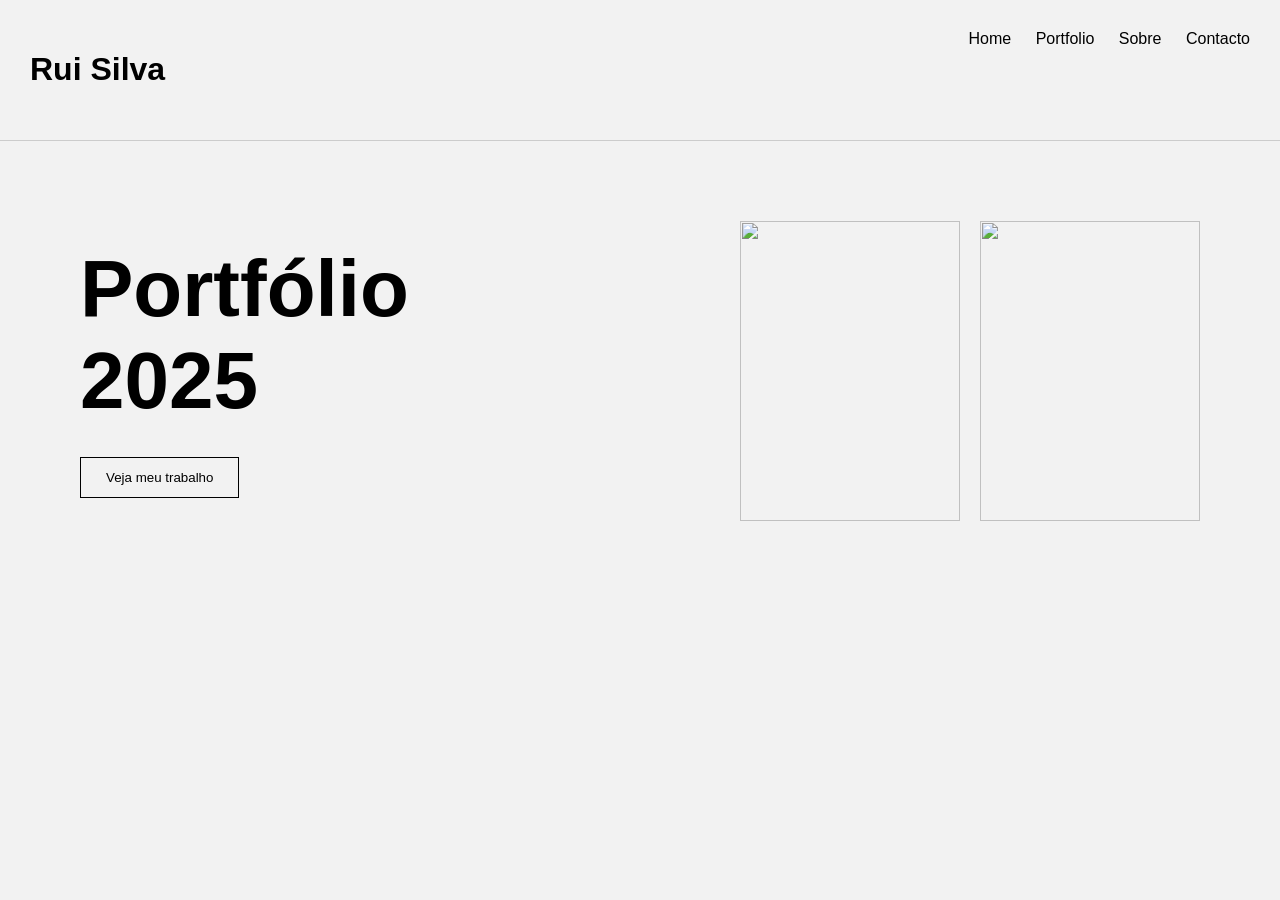
==== index.html @ d1b8715c "Update index.html" ====
<!DOCTYPE html>
<html>

<head>
<meta charset="UTF-8">
<title>Portfolio Fotografia</title>
<link rel="stylesheet" href="style.css">
</head>

<body>

<header>
<h1>Rui Silva</h1>

<nav>
<a href="#">Home</a>
<a href="#">Portfolio</a>
<a href="sobre.html">Sobre</a>
<a href="#">Contacto</a>
</nav>
</header>


<section class="hero">

<div class="hero-text">
<h2>Portfólio<br>2025</h2>

<button>Veja meu trabalho</button>
</div>

<div class="hero-images">
<img src="images/foto1.jpg">
<img src="images/foto2.jpg">
</div>

</section>

</body>

</html>
---- style.css ----
body{
background:#f2f2f2;
color:black;
font-family:Arial;
margin:0;
}

header{
display:flex;
justify-content:space-between;
padding:30px;
border-bottom:1px solid #ccc;
}

nav a{
color:black;
margin-left:20px;
text-decoration:none;
}

.hero{
display:flex;
justify-content:space-between;
align-items:center;
padding:80px;
}

.hero-text h2{
font-size:80px;
margin:0;
}

.hero-text button{
margin-top:30px;
padding:12px 25px;
border:1px solid black;
background:none;
cursor:pointer;
}

.hero-images{
display:flex;
gap:20px;
}

.hero-images img{
width:220px;
height:300px;
object-fit:cover;
}
.about{
display:flex;
flex-direction:column;
align-items:center;
justify-content:center;
height:80vh;
text-align:center;
background:#e9e5df;
}

.about h1{
font-size:70px;
font-weight:400;
margin:20px 0;
}

.about p{
max-width:500px;
font-size:18px;
line-height:1.6;
}

.logo{
width:50px;
height:50px;
border-radius:50%;
background:#8b4513;
color:white;
display:flex;
align-items:center;
justify-content:center;
font-weight:bold;
margin-bottom:30px;
}

.contact-link{
margin-top:30px;
text-decoration:none;
color:#8b4513;
border-bottom:2px solid #8b4513;
padding-bottom:4px;
}
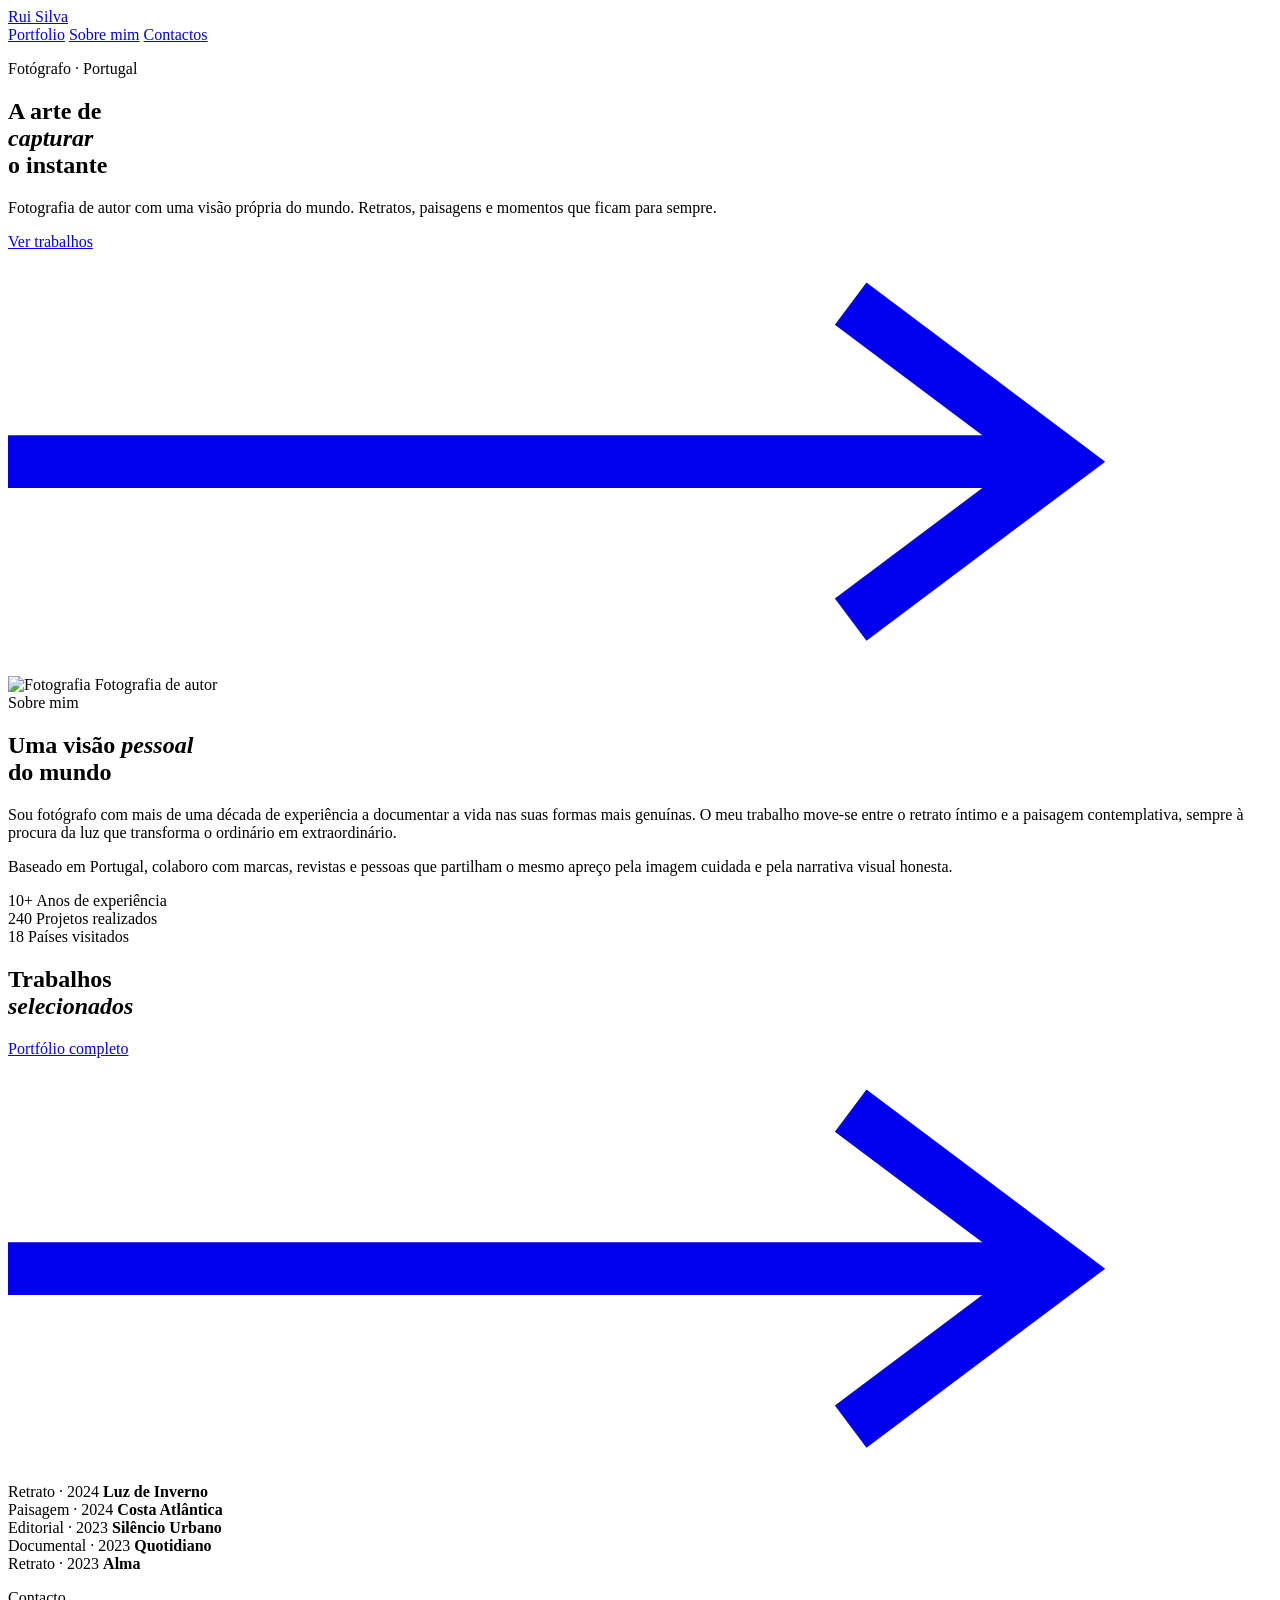
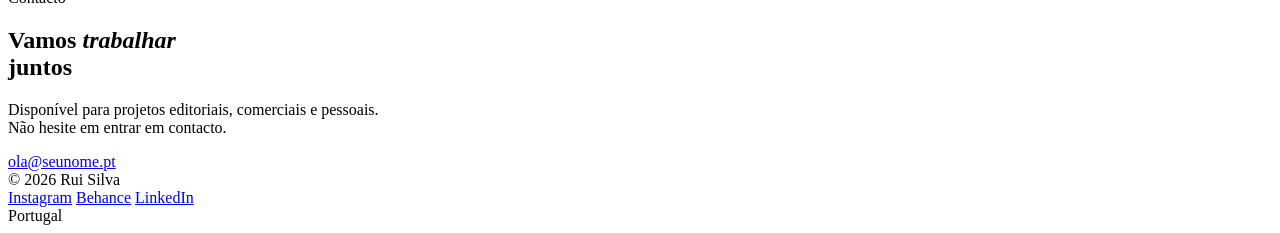
==== commit 941ddc59: "Update index.html" ====
--- a/index.html
+++ b/index.html
@@ -1,41 +1,200 @@
 <!DOCTYPE html>
-<html>
-
+<html lang="pt">
 <head>
-<meta charset="UTF-8">
-<title>Portfolio Fotografia</title>
-<link rel="stylesheet" href="style.css">
+  <meta charset="UTF-8" />
+  <meta name="viewport" content="width=device-width, initial-scale=1.0" />
+  <title>Rui Silva — Fotógrafo</title>
+
+  <!-- Google Fonts -->
+  <link rel="preconnect" href="https://fonts.googleapis.com" />
+  <link rel="preconnect" href="https://fonts.gstatic.com" crossorigin />
+  <link href="https://fonts.googleapis.com/css2?family=Cormorant+Garamond:ital,wght@0,300;0,400;1,300;1,400&family=DM+Sans:wght@300;400&display=swap" rel="stylesheet" />
+
+  <!-- CSS separado por secção -->
+  <link rel="stylesheet" href="css/base.css" />
+  <link rel="stylesheet" href="css/nav.css" />
+  <link rel="stylesheet" href="css/hero.css" />
+  <link rel="stylesheet" href="css/sobre.css" />
+  <link rel="stylesheet" href="css/portfolio.css" />
+  <link rel="stylesheet" href="css/contactos.css" />
+  <link rel="stylesheet" href="css/footer.css" />
 </head>
-
 <body>
 
-<header>
-<h1>Rui Silva</h1>
-
-<nav>
-<a href="#">Home</a>
-<a href="#">Portfolio</a>
-<a href="sobre.html">Sobre</a>
-<a href="#">Contacto</a>
+  <!-- CURSOR PERSONALIZADO -->
+  <div class="cursor" id="cursor"></div>
+  <div class="cursor-ring" id="cursorRing"></div>
+
+  <!-- Nav -->
+<nav class="navbar">
+
+  <a href="#" class="logo">Rui Silva</a>
+
+  <div class="nav-buttons">
+    <a href="#portfolio" class="nav-btn">Portfolio</a>
+    <a href="#sobre" class="nav-btn">Sobre mim</a>
+    <a href="#contactos" class="nav-btn">Contactos</a>
+  </div>
+
 </nav>
-</header>
-
-
-<section class="hero">
-
-<div class="hero-text">
-<h2>Portfólio<br>2025</h2>
-
-<button>Veja meu trabalho</button>
-</div>
-
-<div class="hero-images">
-<img src="images/foto1.jpg">
-<img src="images/foto2.jpg">
-</div>
-
-</section>
+
+  <!-- HERO (secção principal / capa) -->
+  <section class="hero">
+    <div class="hero-left">
+      <p class="hero-eyebrow">Fotógrafo · Portugal</p>
+      <h1 class="hero-title">
+        A arte de<br>
+        <em>capturar</em><br>
+        o instante
+      </h1>
+      <p class="hero-sub">
+        Fotografia de autor com uma visão própria do mundo.
+        Retratos, paisagens e momentos que ficam para sempre.
+      </p>
+      <div class="hero-cta">
+        <a href="#portfolio" class="btn">
+          Ver trabalhos
+          <svg viewBox="0 0 24 8" fill="none" stroke="currentColor" stroke-width="1" aria-hidden="true">
+            <line x1="0" y1="4" x2="20" y2="4"/>
+            <polyline points="16,1 20,4 16,7"/>
+          </svg>
+        </a>
+      </div>
+    </div>
+    <div class="hero-right">
+      <!-- Substitui o bloco abaixo por: <img src="images/hero.jpg" alt="Fotografia de destaque" /> -->
+      <div class="hero-right">
+  <img src="images/foto2.JPG" alt="Fotografia">
+      <span class="hero-label">Fotografia de autor</span>
+    </div>
+  </section>
+
+  <!-- SOBRE MIM -->
+  <section id="sobre" class="section-sobre">
+    <div class="about-grid">
+      <div class="section-label reveal">Sobre mim</div>
+      <div class="about-content reveal">
+        <h2>Uma visão <em>pessoal</em><br>do mundo</h2>
+        <p>
+          Sou fotógrafo com mais de uma década de experiência a documentar a vida
+          nas suas formas mais genuínas. O meu trabalho move-se entre o retrato íntimo
+          e a paisagem contemplativa, sempre à procura da luz que transforma o ordinário
+          em extraordinário.
+        </p>
+        <p>
+          Baseado em Portugal, colaboro com marcas, revistas e pessoas que partilham
+          o mesmo apreço pela imagem cuidada e pela narrativa visual honesta.
+        </p>
+        <div class="stats">
+          <div class="stat">
+            <span class="stat-num">10+</span>
+            <span class="stat-label">Anos de experiência</span>
+          </div>
+          <div class="stat">
+            <span class="stat-num">240</span>
+            <span class="stat-label">Projetos realizados</span>
+          </div>
+          <div class="stat">
+            <span class="stat-num">18</span>
+            <span class="stat-label">Países visitados</span>
+          </div>
+        </div>
+      </div>
+    </div>
+  </section>
+
+  <!-- PORTFOLIO -->
+  <section id="portfolio" class="section-works">
+    <div class="works-header reveal">
+      <h2>Trabalhos<br><em>selecionados</em></h2>
+      <a href="#" class="btn btn-light">
+        Portfólio completo
+        <svg viewBox="0 0 24 8" fill="none" stroke="currentColor" stroke-width="1" aria-hidden="true">
+          <line x1="0" y1="4" x2="20" y2="4"/>
+          <polyline points="16,1 20,4 16,7"/>
+        </svg>
+      </a>
+    </div>
+    <div class="works-grid">
+      <!-- Cada bloco abaixo é uma fotografia. Substitui .img-ph por <img src="images/fotoX.jpg" alt="..." /> -->
+
+      <div class="work-item reveal" style="--delay: 0ms">
+        <div class="img-ph ph1"></div>
+        <div class="work-overlay">
+          <div class="work-meta">
+            <span>Retrato · 2024</span>
+            <strong>Luz de Inverno</strong>
+          </div>
+        </div>
+      </div>
+
+      <div class="work-item reveal" style="--delay: 80ms">
+        <div class="img-ph ph2"></div>
+        <div class="work-overlay">
+          <div class="work-meta">
+            <span>Paisagem · 2024</span>
+            <strong>Costa Atlântica</strong>
+          </div>
+        </div>
+      </div>
+
+      <div class="work-item reveal" style="--delay: 160ms">
+        <div class="img-ph ph3"></div>
+        <div class="work-overlay">
+          <div class="work-meta">
+            <span>Editorial · 2023</span>
+            <strong>Silêncio Urbano</strong>
+          </div>
+        </div>
+      </div>
+
+      <div class="work-item reveal" style="--delay: 240ms">
+        <div class="img-ph ph4"></div>
+        <div class="work-overlay">
+          <div class="work-meta">
+            <span>Documental · 2023</span>
+            <strong>Quotidiano</strong>
+          </div>
+        </div>
+      </div>
+
+      <div class="work-item reveal" style="--delay: 320ms">
+        <div class="img-ph ph5"></div>
+        <div class="work-overlay">
+          <div class="work-meta">
+            <span>Retrato · 2023</span>
+            <strong>Alma</strong>
+          </div>
+        </div>
+      </div>
+    </div>
+  </section>
+
+  <!-- CONTACTOS -->
+  <section id="contactos" class="section-contact">
+    <p class="section-label reveal">Contacto</p>
+    <h2 class="reveal">Vamos <em>trabalhar</em><br>juntos</h2>
+    <p class="reveal">
+      Disponível para projetos editoriais, comerciais e pessoais.<br>
+      Não hesite em entrar em contacto.
+    </p>
+    <a href="mailto:ola@seunome.pt" class="contact-email reveal">ola@seunome.pt</a>
+  </section>
+
+  <!-- FOOTER (rodapé) -->
+ <footer>
+  <span>© 2026 Rui Silva</span>
+  <nav class="socials">
+    <a href="#">Instagram</a>
+    <a href="#">Behance</a>
+    <a href="#">LinkedIn</a>
+  </nav>
+  <span>Portugal</span>
+ </footer>
+
+  <!-- JAVASCRIPT -->
+  <script src="js/cursor.js"></script>
+  <script src="js/scroll-reveal.js"></script>
 
 </body>
-
 </html>
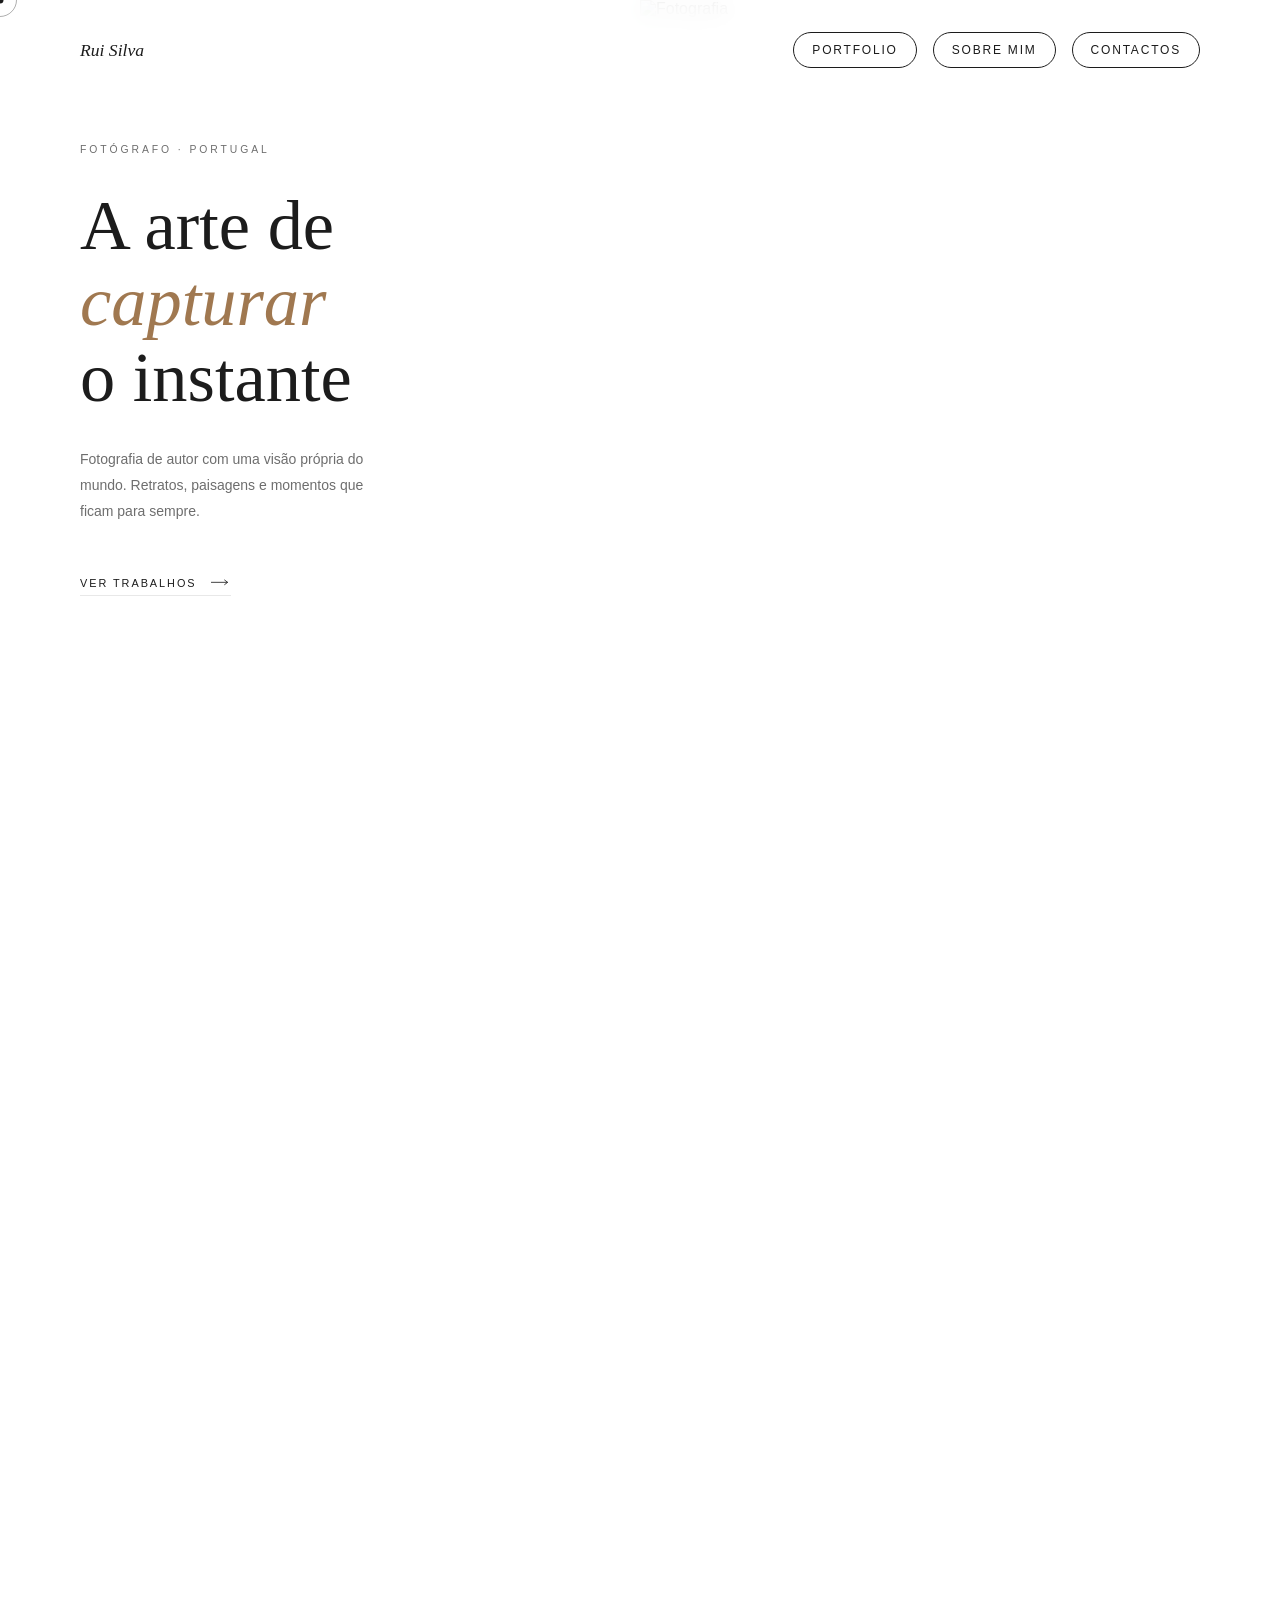
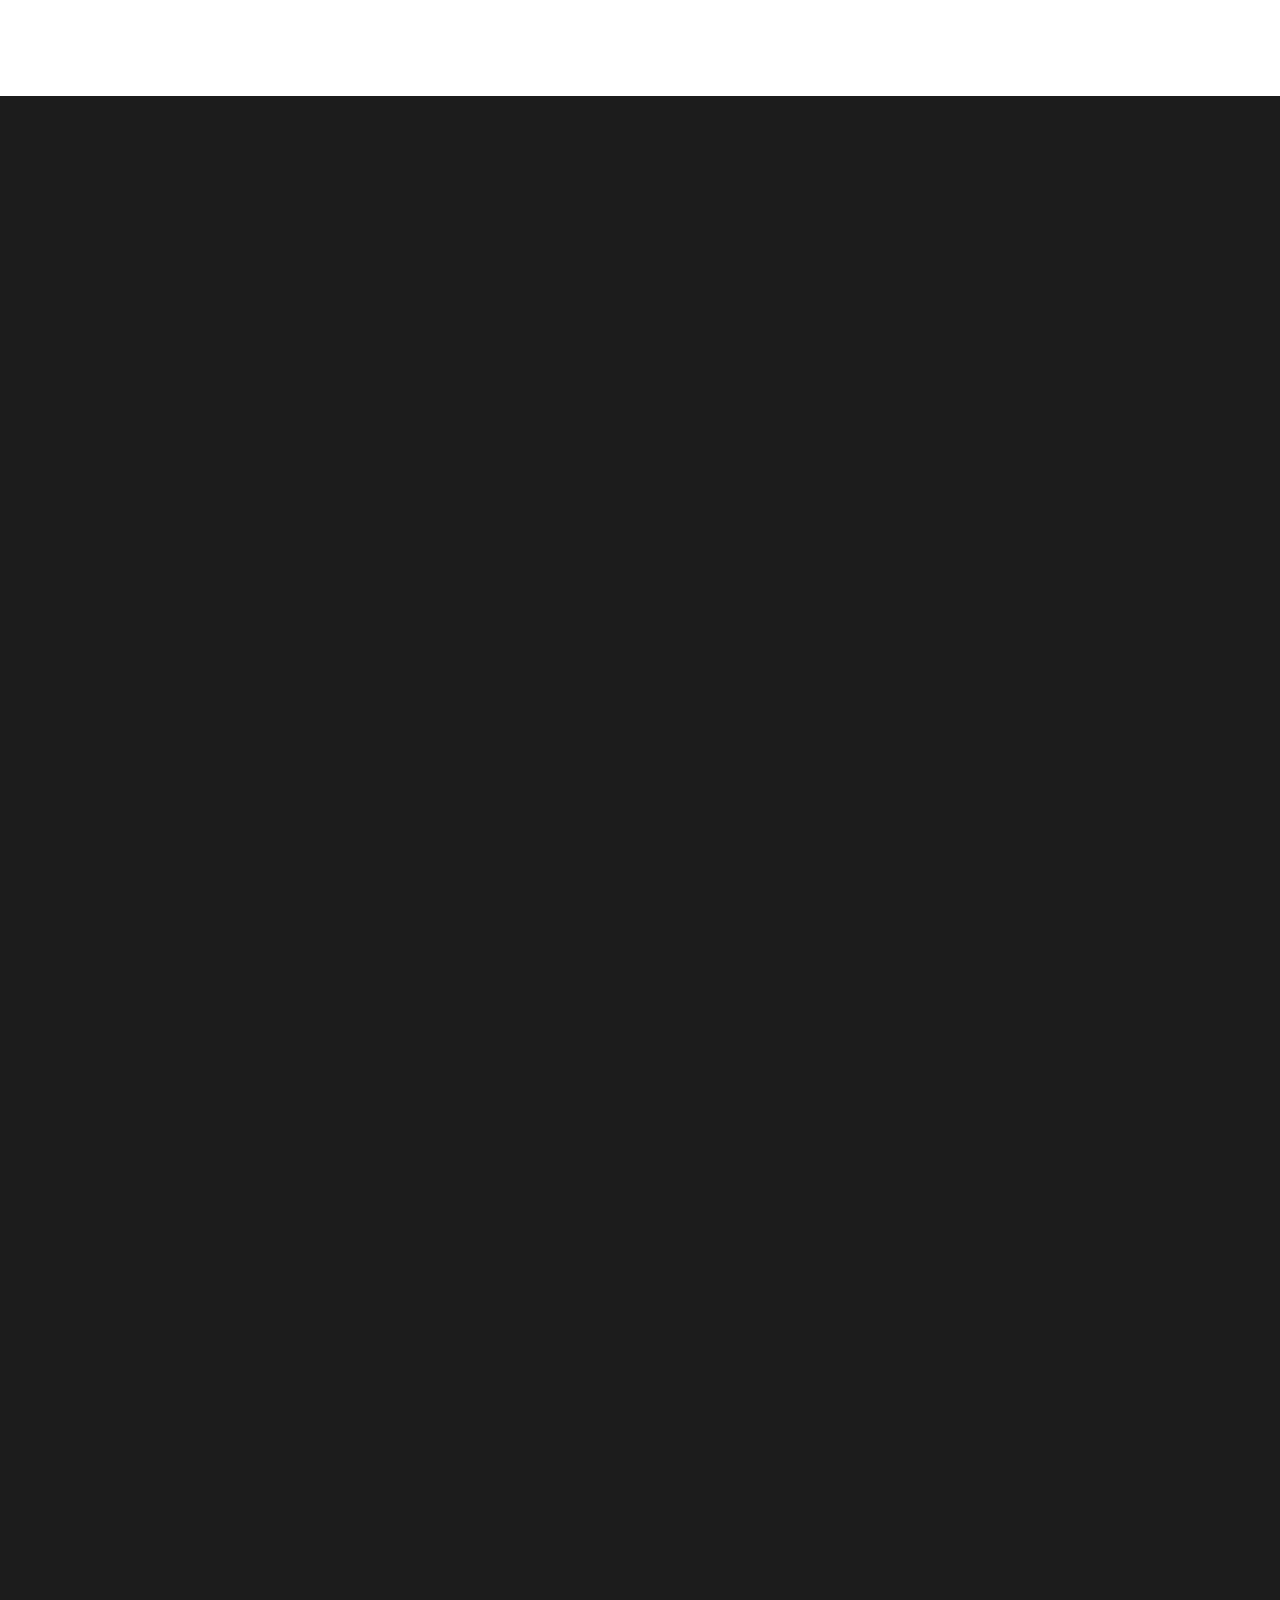
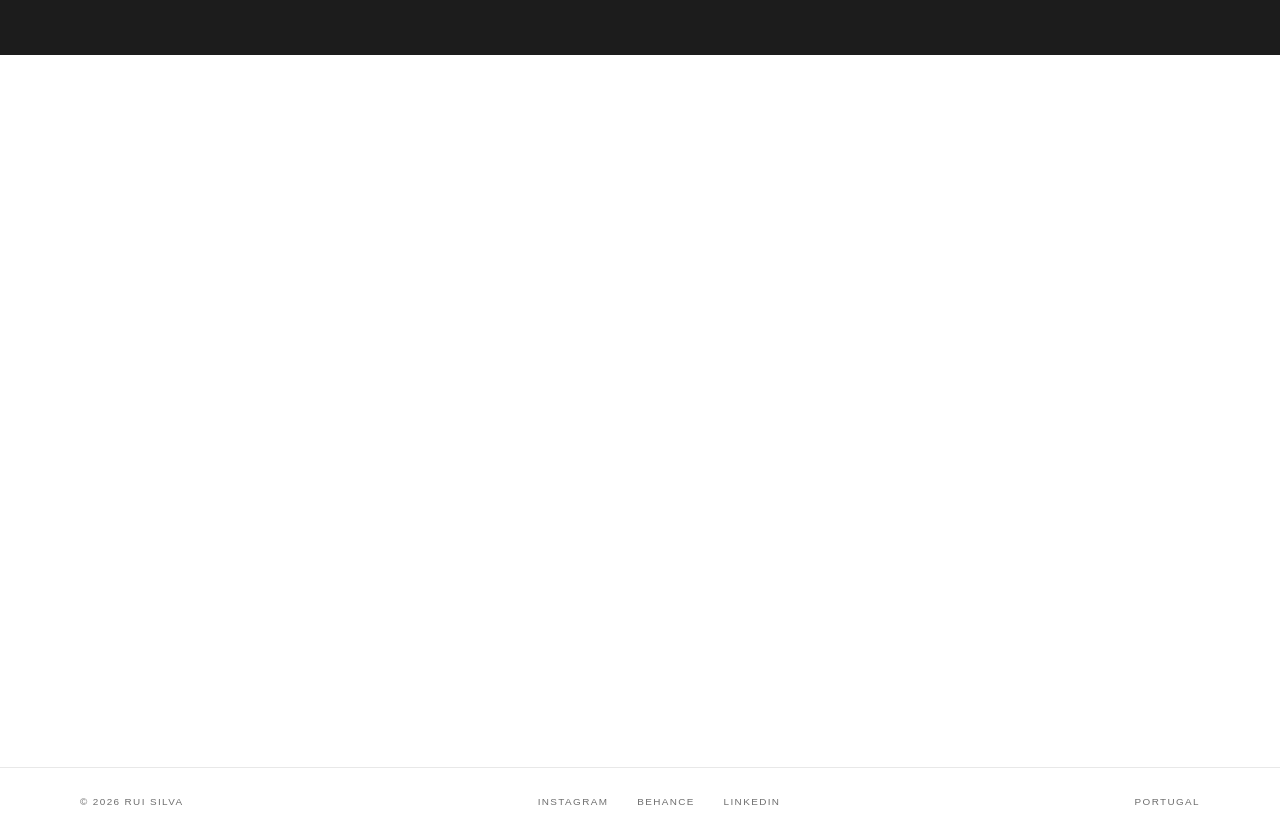
==== commit 5d5164f6: "Update index.html" ====
--- a/index.html
+++ b/index.html
@@ -11,13 +11,13 @@
   <link href="https://fonts.googleapis.com/css2?family=Cormorant+Garamond:ital,wght@0,300;0,400;1,300;1,400&family=DM+Sans:wght@300;400&display=swap" rel="stylesheet" />
 
   <!-- CSS separado por secção -->
-  <link rel="stylesheet" href="css/base.css" />
-  <link rel="stylesheet" href="css/nav.css" />
-  <link rel="stylesheet" href="css/hero.css" />
-  <link rel="stylesheet" href="css/sobre.css" />
-  <link rel="stylesheet" href="css/portfolio.css" />
-  <link rel="stylesheet" href="css/contactos.css" />
-  <link rel="stylesheet" href="css/footer.css" />
+<link rel="stylesheet" href="base.css">
+<link rel="stylesheet" href="nav.css">
+<link rel="stylesheet" href="hero.css">
+<link rel="stylesheet" href="sobre.css">
+<link rel="stylesheet" href="portfolio.css">
+<link rel="stylesheet" href="contactos.css">
+<link rel="stylesheet" href="footer.css">
 </head>
 <body>
 
--- a/base.css
+++ b/base.css
@@ -0,0 +1,161 @@
+/* ================================================
+   BASE.CSS — Estilos globais e variáveis de cor
+   Aplica-se a toda a página
+   ================================================ */
+
+/* --- Variáveis de cor e tipografia --- */
+:root {
+  --branco:       #ffffff;       /* fundo geral */
+  --preto-suave:  #1c1c1c;       /* cor principal do texto */
+  --cinza:        #6e6e6e;       /* textos secundários (menos importantes) */
+  --linha:        #e8e8e8;       /* linhas divisórias subtis */
+  --destaque:     #a07850;       /* cor de destaque (teca/dourado) — usada no itálico */
+  --fonte-serif:  'Cormorant Garamond', Georgia, serif;  /* fonte elegante para títulos */
+  --fonte-sans:   'DM Sans', sans-serif;                 /* fonte limpa para texto corrido */
+}
+
+/* --- Reset: remove margens e paddings padrão do browser --- */
+*, *::before, *::after {
+  margin: 0;
+  padding: 0;
+  box-sizing: border-box;
+}
+
+/* --- Configuração base do HTML e Body --- */
+html {
+  scroll-behavior: smooth; /* scroll suave ao clicar nos links do menu */
+  font-size: 16px;
+}
+
+body {
+  background: var(--branco);
+  color: var(--preto-suave);
+  font-family: var(--fonte-sans);
+  font-weight: 300;
+  cursor: none;          /* esconde o cursor padrão (usamos um personalizado) */
+  overflow-x: hidden;    /* evita scroll horizontal indesejado */
+  -webkit-font-smoothing: antialiased; /* texto mais nítido em Mac */
+}
+
+/* --- Botão reutilizável (usado no hero e no portfolio) --- */
+.btn {
+  display: inline-flex;
+  align-items: center;
+  gap: 0.9rem;
+  font-size: 0.68rem;
+  letter-spacing: 0.18em;
+  text-transform: uppercase;
+  color: var(--preto-suave);
+  text-decoration: none;
+  border-bottom: 1px solid var(--linha);
+  padding-bottom: 0.4rem;
+  transition: border-color 0.3s, gap 0.3s;
+}
+
+.btn svg {
+  width: 20px;
+  flex-shrink: 0;
+}
+
+.btn:hover {
+  border-color: var(--preto-suave);
+  gap: 1.4rem; /* a seta afasta-se ligeiramente no hover */
+}
+
+/* Versão clara do botão (usada na secção escura do portfolio) */
+.btn-light {
+  color: rgba(255, 255, 255, 0.7);
+  border-color: rgba(255, 255, 255, 0.2);
+}
+
+.btn-light:hover {
+  color: #fff;
+  border-color: rgba(255, 255, 255, 0.8);
+}
+
+/* --- Label de secção (ex: "Sobre mim", "Contacto") --- */
+.section-label {
+  font-size: 0.62rem;
+  letter-spacing: 0.26em;
+  text-transform: uppercase;
+  color: var(--cinza);
+  position: sticky;
+  top: 8rem;
+  padding-top: 0.25rem;
+}
+
+.section-label::before {
+  content: '';
+  display: block;
+  width: 18px;
+  height: 1px;
+  background: var(--linha);
+  margin-bottom: 0.9rem;
+}
+
+/* --- Animação de scroll reveal (elementos que aparecem ao fazer scroll) --- */
+.reveal {
+  opacity: 0;
+  transform: translateY(28px);
+  transition: opacity 0.8s ease, transform 0.8s ease;
+}
+
+.reveal.visible {
+  opacity: 1;
+  transform: translateY(0);
+}
+
+/* --- Keyframes de animação --- */
+@keyframes fadeUp {
+  from { opacity: 0; transform: translateY(22px); }
+  to   { opacity: 1; transform: translateY(0); }
+}
+
+@keyframes fadeIn {
+  from { opacity: 0; }
+  to   { opacity: 1; }
+}
+
+@keyframes scrollDown {
+  0%   { top: -100%; }
+  50%  { top: 0; }
+  100% { top: 100%; }
+}
+
+/* ================================================
+   CURSOR PERSONALIZADO (estilos visuais)
+   A lógica está em js/cursor.js
+   ================================================ */
+
+.cursor {
+  position: fixed;
+  width: 7px;
+  height: 7px;
+  background: var(--preto-suave);
+  border-radius: 50%;
+  pointer-events: none;   /* não interfere com cliques */
+  z-index: 9999;
+  transform: translate(-50%, -50%);
+}
+
+.cursor-ring {
+  position: fixed;
+  width: 34px;
+  height: 34px;
+  border: 1px solid var(--preto-suave);
+  border-radius: 50%;
+  pointer-events: none;
+  z-index: 9998;
+  transform: translate(-50%, -50%);
+  transition: width 0.3s ease, height 0.3s ease,
+              opacity 0.3s ease, border-color 0.3s ease;
+  opacity: 0.35;
+}
+
+/* Anel maior ao fazer hover em links e fotos */
+.cursor-ring.hover {
+  width: 52px;
+  height: 52px;
+  opacity: 0.2;
+  border-color: var(--destaque);
+}
--- a/nav.css
+++ b/nav.css
@@ -0,0 +1,82 @@
+/* ================================================
+NAV.CSS — Header com botões de navegação
+================================================ */
+
+.navbar{
+position: fixed;
+top:0;
+left:0;
+right:0;
+z-index:100;
+
+display:flex;
+justify-content:space-between;
+align-items:center;
+
+padding:2rem 5rem;
+
+background:rgba(255,255,255,0.9);
+backdrop-filter: blur(12px);
+}
+
+/* Logo */
+
+.logo{
+font-family: var(--fonte-serif);
+font-size:1.1rem;
+font-style:italic;
+text-decoration:none;
+color:var(--preto-suave);
+}
+
+/* Container dos botões */
+
+.nav-buttons{
+display:flex;
+gap:1rem;
+}
+
+/* Botões */
+
+.nav-btn{
+font-family:var(--fonte-sans);
+font-size:0.75rem;
+letter-spacing:0.15em;
+text-transform:uppercase;
+
+padding:10px 18px;
+
+border:1px solid var(--preto-suave);
+border-radius:30px;
+
+color:var(--preto-suave);
+text-decoration:none;
+
+transition:all 0.3s ease;
+}
+
+/* Hover */
+
+.nav-btn:hover{
+background:var(--preto-suave);
+color:white;
+}
+
+/* Responsivo */
+
+@media (max-width:900px){
+
+.navbar{
+padding:1.5rem 2rem;
+}
+
+.nav-buttons{
+gap:0.5rem;
+}
+
+.nav-btn{
+padding:8px 14px;
+font-size:0.7rem;
+}
+
+}
--- a/hero.css
+++ b/hero.css
@@ -0,0 +1,104 @@
+/* ================================================
+   HERO.CSS — Secção principal (capa do site)
+   A primeira coisa que o visitante vê
+   ================================================ */
+
+.hero {
+  min-height: 100vh;              /* ocupa a altura toda do ecrã */
+  display: grid;
+  grid-template-columns: 1fr 1fr; /* divide em duas colunas iguais */
+  position: relative;
+  overflow: hidden;
+}
+
+/* --- Coluna esquerda: texto --- */
+.hero-left {
+  display: flex;
+  flex-direction: column;
+  justify-content: flex-start;      /* empurra o conteúdo para baixo */
+  padding: 9rem 5rem 6rem;
+}
+
+/* Pequeno texto acima do título (ex: "Fotógrafo · Portugal") */
+.hero-eyebrow {
+  font-size: 0.65rem;
+  letter-spacing: 0.28em;
+  text-transform: uppercase;
+  color: var(--cinza);
+  margin-bottom: 2rem;
+  opacity: 0;
+  animation: fadeUp 0.9s ease 0.3s forwards; /* aparece com atraso */
+}
+
+/* Título principal grande */
+.hero-title {
+  font-family: var(--fonte-serif);
+  font-size: clamp(3.2rem, 5.5vw, 5.5rem); /* tamanho responsivo */
+  font-weight: 300;
+  line-height: 1.08;
+  opacity: 0;
+  animation: fadeUp 0.9s ease 0.5s forwards;
+}
+
+/* A palavra em itálico dourado dentro do título */
+.hero-title em {
+  font-style: italic;
+  color: var(--destaque);
+}
+
+/* Parágrafo descritivo abaixo do título */
+.hero-sub {
+  margin-top: 2rem;
+  font-size: 0.875rem;
+  color: var(--cinza);
+  line-height: 1.85;
+  max-width: 290px;
+  opacity: 0;
+  animation: fadeUp 0.9s ease 0.7s forwards;
+}
+
+/* Botão "Ver trabalhos" */
+.hero-cta {
+  margin-top: 3rem;
+  opacity: 0;
+  animation: fadeUp 0.9s ease 0.9s forwards;
+}
+
+
+/* A tua foto principal vai aqui */
+.hero-right img {
+  width: 80%;
+  height: 50%;
+  object-fit: cover;
+  display: block;
+}
+
+
+.camera-icon {
+  width: 64px;
+  height: 64px;
+  color: rgba(160, 120, 80, 0.4);
+}
+
+/* Texto vertical na imagem */
+.hero-label {
+  position: absolute;
+  bottom: 2.5rem;
+  left: 2rem;
+  font-size: 0.6rem;
+  letter-spacing: 0.22em;
+  text-transform: uppercase;
+  color: rgba(255, 255, 255, 0.6);
+  writing-mode: vertical-rl;
+  transform: rotate(180deg);
+}
+
+/* --- Responsivo --- */
+@media (max-width: 900px) {
+  .hero {
+    grid-template-columns: 1fr;
+    min-height: auto;
+  }
+  .hero-left  { padding: 8rem 2rem 3rem; }
+  .hero-right { height: 55vw; min-height: 260px; }
+}
--- a/sobre.css
+++ b/sobre.css
@@ -0,0 +1,79 @@
+/* ================================================
+   SOBRE.CSS — Secção "Sobre mim"
+   Texto biográfico e estatísticas
+   ================================================ */
+
+.section-sobre {
+  padding: 9rem 5rem;
+}
+
+/* Layout em duas colunas: label à esquerda, conteúdo à direita */
+.about-grid {
+  display: grid;
+  grid-template-columns: 180px 1fr;
+  gap: 5rem;
+  max-width: 1100px;
+  margin: 0 auto;
+}
+
+/* Título da secção (h2) */
+.about-content h2 {
+  font-family: var(--fonte-serif);
+  font-size: clamp(2rem, 3.2vw, 3rem);
+  font-weight: 300;
+  line-height: 1.25;
+  margin-bottom: 2rem;
+}
+
+.about-content h2 em {
+  font-style: italic;
+  color: var(--destaque);
+}
+
+/* Parágrafos de texto */
+.about-content p {
+  font-size: 0.9rem;
+  line-height: 1.95;
+  color: var(--cinza);
+  margin-bottom: 1.4rem;
+  max-width: 500px;
+}
+
+/* --- Estatísticas (10+ anos, 240 projetos, etc.) --- */
+.stats {
+  display: flex;
+  gap: 3rem;
+  margin-top: 3rem;
+  padding-top: 3rem;
+  border-top: 1px solid var(--linha);
+}
+
+/* O número grande (ex: "10+") */
+.stat-num {
+  font-family: var(--fonte-serif);
+  font-size: 2.4rem;
+  font-weight: 300;
+  color: var(--preto-suave);
+  display: block;
+  line-height: 1;
+}
+
+/* O texto por baixo do número (ex: "Anos de experiência") */
+.stat-label {
+  font-size: 0.62rem;
+  letter-spacing: 0.14em;
+  text-transform: uppercase;
+  color: var(--cinza);
+  margin-top: 0.5rem;
+  display: block;
+}
+
+/* --- Responsivo --- */
+@media (max-width: 900px) {
+  .section-sobre { padding: 5rem 2rem; }
+  .about-grid {
+    grid-template-columns: 1fr;
+    gap: 2rem;
+  }
+  .section-label { position: static; }
+}
--- a/portfolio.css
+++ b/portfolio.css
@@ -0,0 +1,126 @@
+/* ================================================
+   PORTFOLIO.CSS — Secção de fotografias
+   Grelha assimétrica com as tuas fotos
+   ================================================ */
+
+.section-works {
+  background: var(--preto-suave); /* fundo escuro para contrastar com as fotos */
+  padding: 8rem 5rem;
+}
+
+/* --- Cabeçalho da secção (título + link) --- */
+.works-header {
+  max-width: 1100px;
+  margin: 0 auto 4.5rem;
+  display: flex;
+  justify-content: space-between;
+  align-items: flex-end;
+}
+
+.works-header h2 {
+  font-family: var(--fonte-serif);
+  font-size: clamp(2.4rem, 4vw, 3.8rem);
+  font-weight: 300;
+  color: #ffffff;
+  line-height: 1.1;
+}
+
+.works-header h2 em {
+  font-style: italic;
+  color: var(--destaque);
+}
+
+/* --- Grelha de fotografias --- */
+.works-grid {
+  max-width: 1100px;
+  margin: 0 auto;
+  display: grid;
+  grid-template-columns: repeat(12, 1fr); /* 12 colunas invisíveis para posicionar as fotos */
+  gap: 1.2rem;
+}
+
+/* Tamanho e posição de cada fotografia na grelha */
+.work-item:nth-child(1) { grid-column: span 7; height: 500px; } /* foto grande à esquerda */
+.work-item:nth-child(2) { grid-column: span 5; height: 240px; } /* foto pequena à direita */
+.work-item:nth-child(3) { grid-column: span 5; height: 240px; } /* foto pequena à direita */
+.work-item:nth-child(4) { grid-column: span 4; height: 290px; } /* foto média */
+.work-item:nth-child(5) { grid-column: span 8; height: 290px; } /* foto larga */
+
+.work-item {
+  position: relative;
+  overflow: hidden;
+}
+
+/* A imagem em si (ou o placeholder) */
+.img-ph {
+  width: 100%;
+  height: 100%;
+  transition: transform 0.7s cubic-bezier(0.25, 0.46, 0.45, 0.94);
+}
+
+/* Zoom suave ao passar o rato por cima */
+.work-item:hover .img-ph {
+  transform: scale(1.05);
+}
+
+/* --- Cores dos placeholders (remove quando tiveres fotos reais) ---
+   Para usar fotos reais, substitui <div class="img-ph ph1"></div>
+   por <img src="images/foto1.jpg" alt="descrição" />             */
+.ph1 { background: linear-gradient(145deg, #c8c0b8 0%, #a89888 100%); }
+.ph2 { background: linear-gradient(165deg, #d4ccc4 0%, #b0a090 100%); }
+.ph3 { background: linear-gradient(130deg, #bab0a8 0%, #988878 100%); }
+.ph4 { background: linear-gradient(150deg, #c0b8b0 0%, #a09080 100%); }
+.ph5 { background: linear-gradient(140deg, #d0c8c0 0%, #b09888 100%); }
+
+/* --- Overlay escuro que aparece ao fazer hover --- */
+.work-overlay {
+  position: absolute;
+  inset: 0;
+  background: rgba(28, 28, 28, 0);
+  transition: background 0.4s ease;
+  display: flex;
+  align-items: flex-end;
+  padding: 1.4rem;
+}
+
+.work-item:hover .work-overlay {
+  background: rgba(28, 28, 28, 0.52);
+}
+
+/* Texto que aparece sobre a foto no hover */
+.work-meta {
+  opacity: 0;
+  transform: translateY(6px);
+  transition: opacity 0.35s ease, transform 0.35s ease;
+}
+
+.work-item:hover .work-meta {
+  opacity: 1;
+  transform: translateY(0);
+}
+
+.work-meta span {
+  display: block;
+  font-size: 0.6rem;
+  letter-spacing: 0.2em;
+  text-transform: uppercase;
+  color: rgba(255, 255, 255, 0.65);
+  margin-bottom: 0.3rem;
+}
+
+.work-meta strong {
+  font-family: var(--fonte-serif);
+  font-size: 1.1rem;
+  font-weight: 300;
+  font-style: italic;
+  color: #ffffff;
+}
+
+/* --- Responsivo --- */
+@media (max-width: 900px) {
+  .section-works { padding: 5rem 2rem; }
+  .works-header { flex-direction: column; align-items: flex-start; gap: 2rem; }
+  .works-grid { grid-template-columns: 1fr 1fr; gap: 0.75rem; }
+  .work-item:nth-child(n) { grid-column: span 1; height: 200px; }
+  .work-item:nth-child(1) { grid-column: span 2; height: 260px; }
+}
--- a/contactos.css
+++ b/contactos.css
@@ -0,0 +1,66 @@
+/* ================================================
+   CONTACTOS.CSS — Secção de contacto
+   Convite a trabalhar juntos + email
+   ================================================ */
+
+.section-contact {
+  max-width: 720px;
+  margin: 0 auto;       /* centra horizontalmente */
+  text-align: center;
+  padding: 10rem 2rem;
+}
+
+.section-contact .section-label {
+  position: static;     /* nesta secção o label não é sticky */
+  display: inline-block;
+  margin-bottom: 2.5rem;
+}
+
+.section-contact .section-label::before {
+  margin: 0 auto 0.9rem;
+}
+
+/* Título grande */
+.section-contact h2 {
+  font-family: var(--fonte-serif);
+  font-size: clamp(2.5rem, 5vw, 4.5rem);
+  font-weight: 300;
+  line-height: 1.1;
+  margin-bottom: 1.5rem;
+}
+
+.section-contact h2 em {
+  font-style: italic;
+  color: var(--destaque);
+}
+
+/* Texto descritivo */
+.section-contact p {
+  font-size: 0.875rem;
+  color: var(--cinza);
+  line-height: 1.9;
+  margin-bottom: 3rem;
+}
+
+/* O email clicável — substitui pelo teu email real */
+.contact-email {
+  font-family: var(--fonte-serif);
+  font-size: clamp(1.4rem, 2.8vw, 2.2rem);
+  font-style: italic;
+  font-weight: 300;
+  color: var(--preto-suave);
+  text-decoration: none;
+  border-bottom: 1px solid var(--linha);
+  padding-bottom: 0.25rem;
+  transition: color 0.3s, border-color 0.3s;
+}
+
+.contact-email:hover {
+  color: var(--destaque);
+  border-color: var(--destaque);
+}
+
+/* --- Responsivo --- */
+@media (max-width: 900px) {
+  .section-contact { padding: 6rem 2rem; }
+}
--- a/footer.css
+++ b/footer.css
@@ -0,0 +1,49 @@
+/* ================================================
+   FOOTER.CSS — Rodapé
+   Copyright, redes sociais e localização
+   ================================================ */
+
+footer {
+  padding: 1.8rem 5rem;
+  display: flex;
+  justify-content: space-between;
+  align-items: center;
+  border-top: 1px solid var(--linha);
+}
+
+/* Texto de copyright e localização */
+footer > span {
+  font-size: 0.62rem;
+  letter-spacing: 0.14em;
+  text-transform: uppercase;
+  color: var(--cinza);
+}
+
+/* Links das redes sociais */
+.socials {
+  display: flex;
+  gap: 1.8rem;
+}
+
+.socials a {
+  font-size: 0.62rem;
+  letter-spacing: 0.14em;
+  text-transform: uppercase;
+  color: var(--cinza);
+  text-decoration: none;
+  transition: color 0.3s;
+}
+
+.socials a:hover {
+  color: var(--preto-suave);
+}
+
+/* --- Responsivo --- */
+@media (max-width: 900px) {
+  footer {
+    flex-direction: column;
+    gap: 1rem;
+    padding: 2rem;
+    text-align: center;
+  }
+}
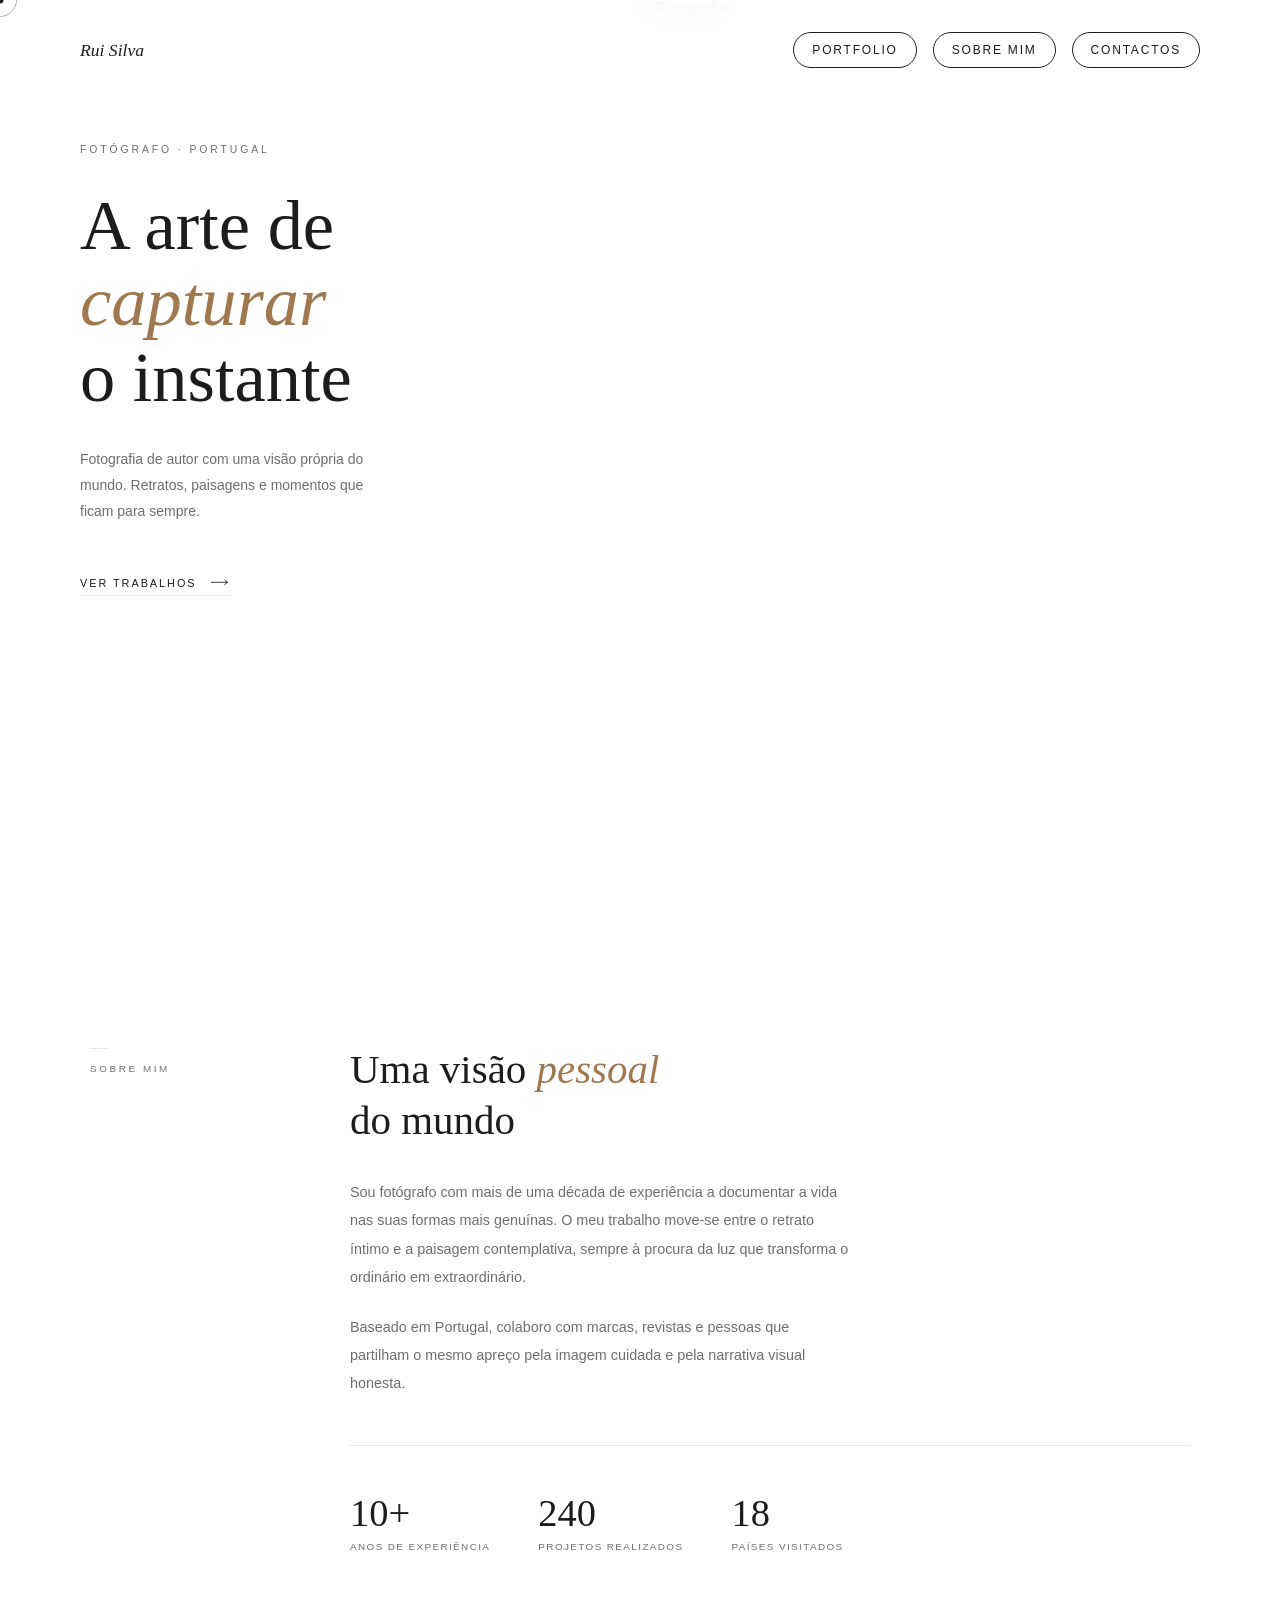
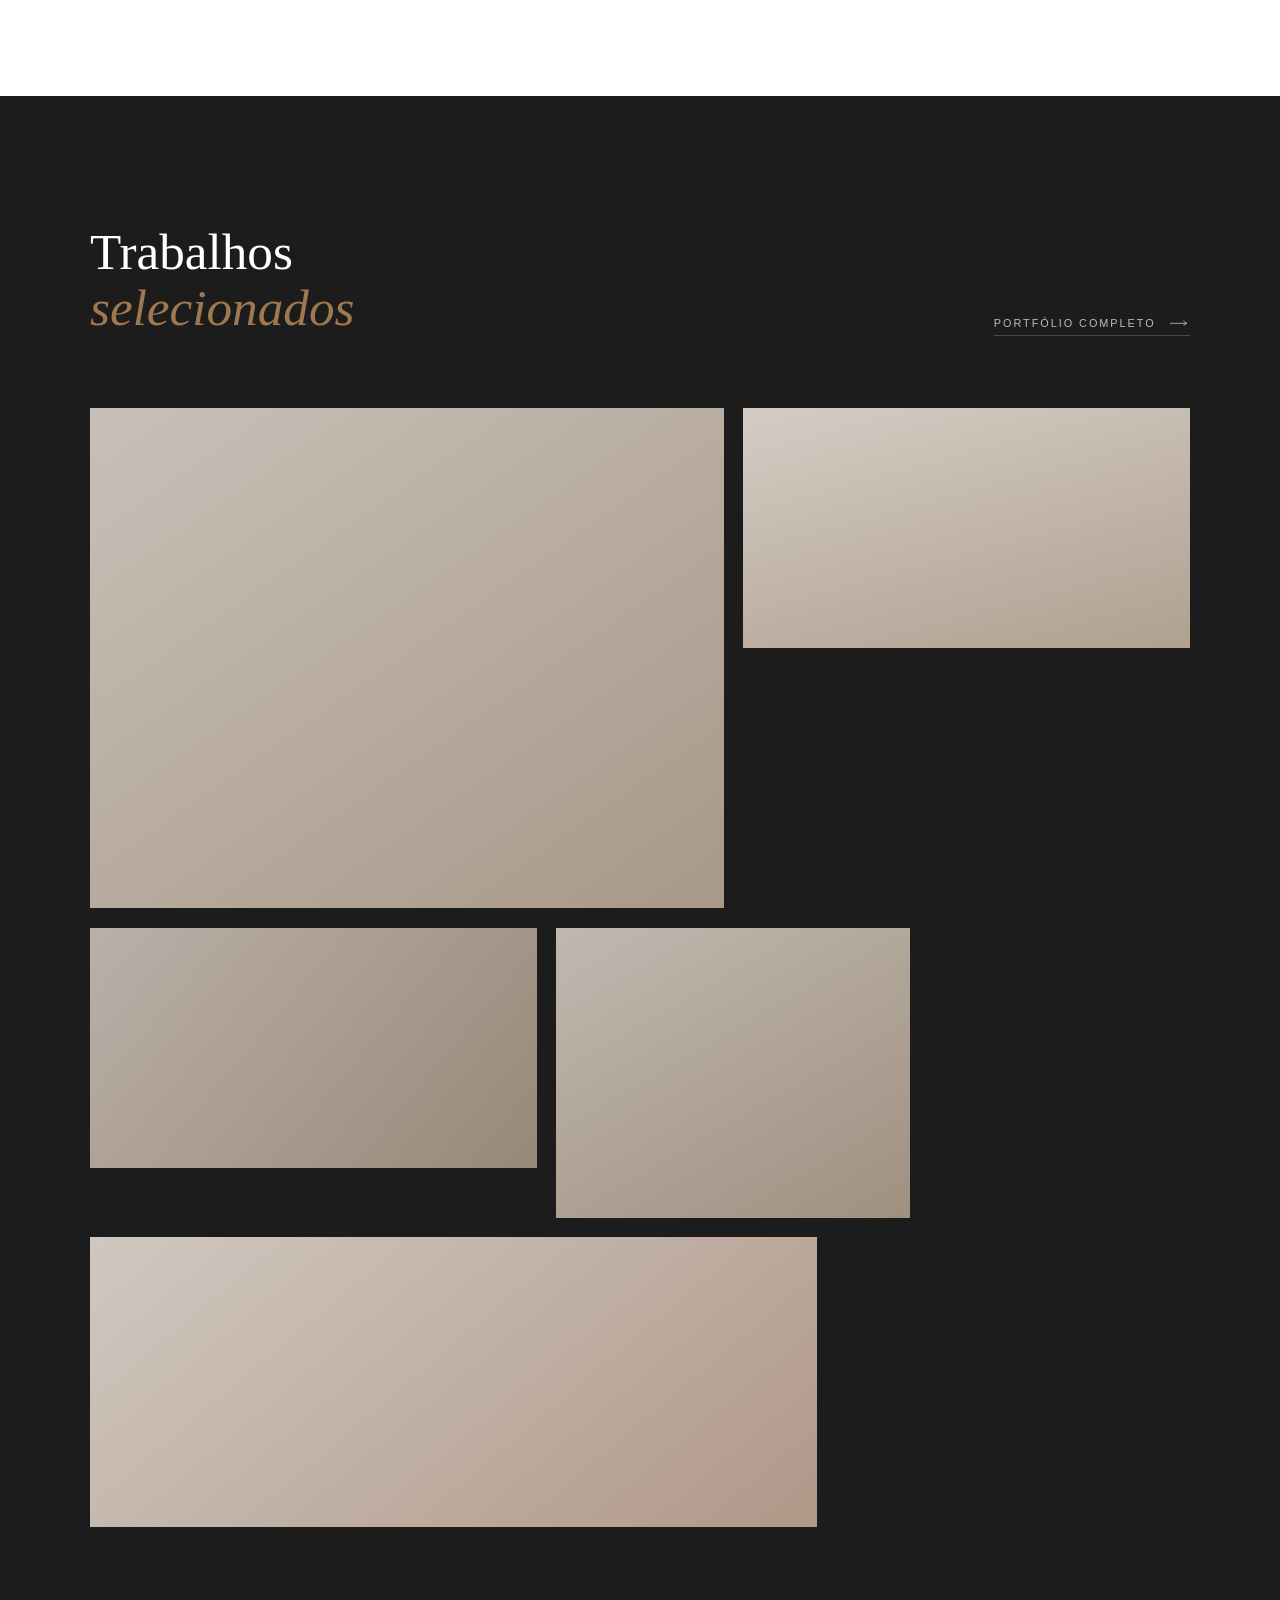
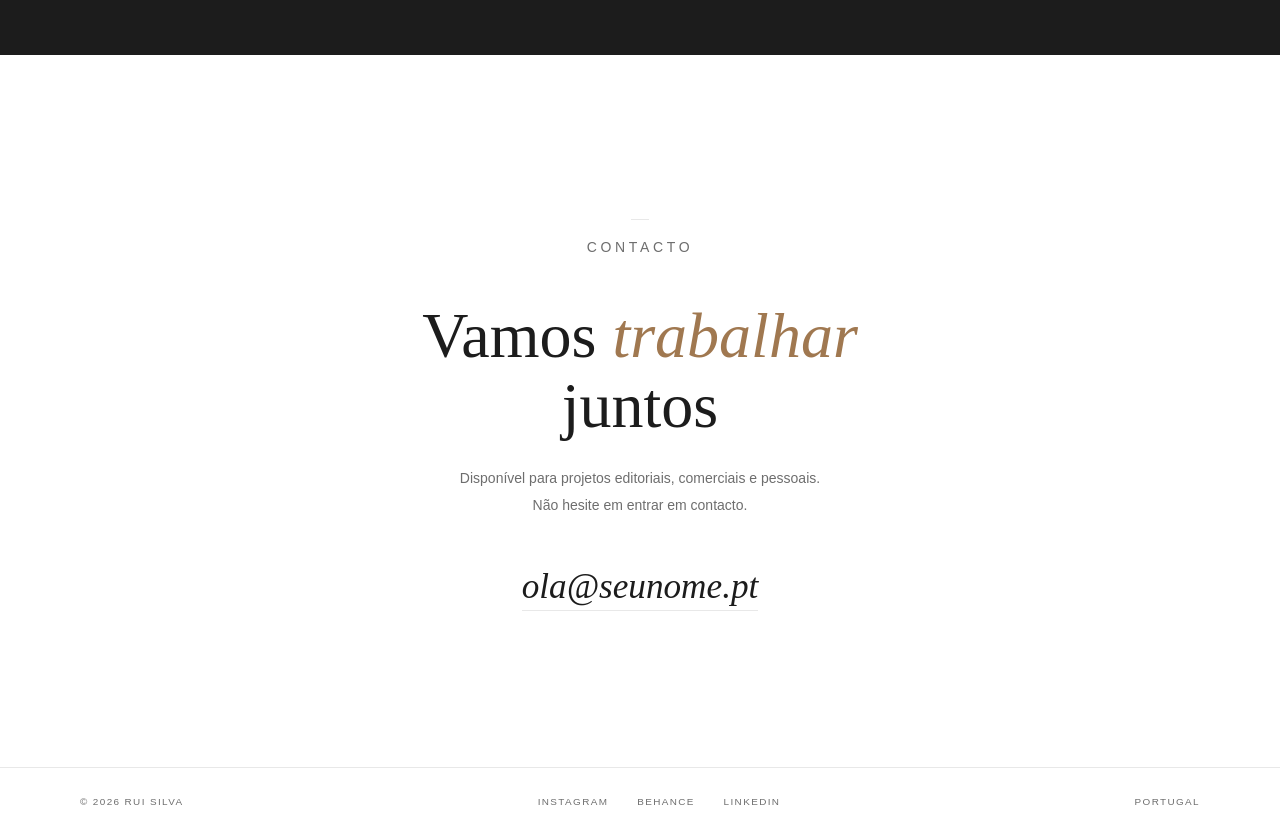
==== commit 7ffb1ca3: "Update index.html" ====
--- a/index.html
+++ b/index.html
@@ -198,3 +198,9 @@
 
 </body>
 </html>
+  <!-- JAVASCRIPT -->
+  <script src="cursor.js"></script>
+  <script src="scroll-reveal.js"></script>
+
+</body>
+</html>
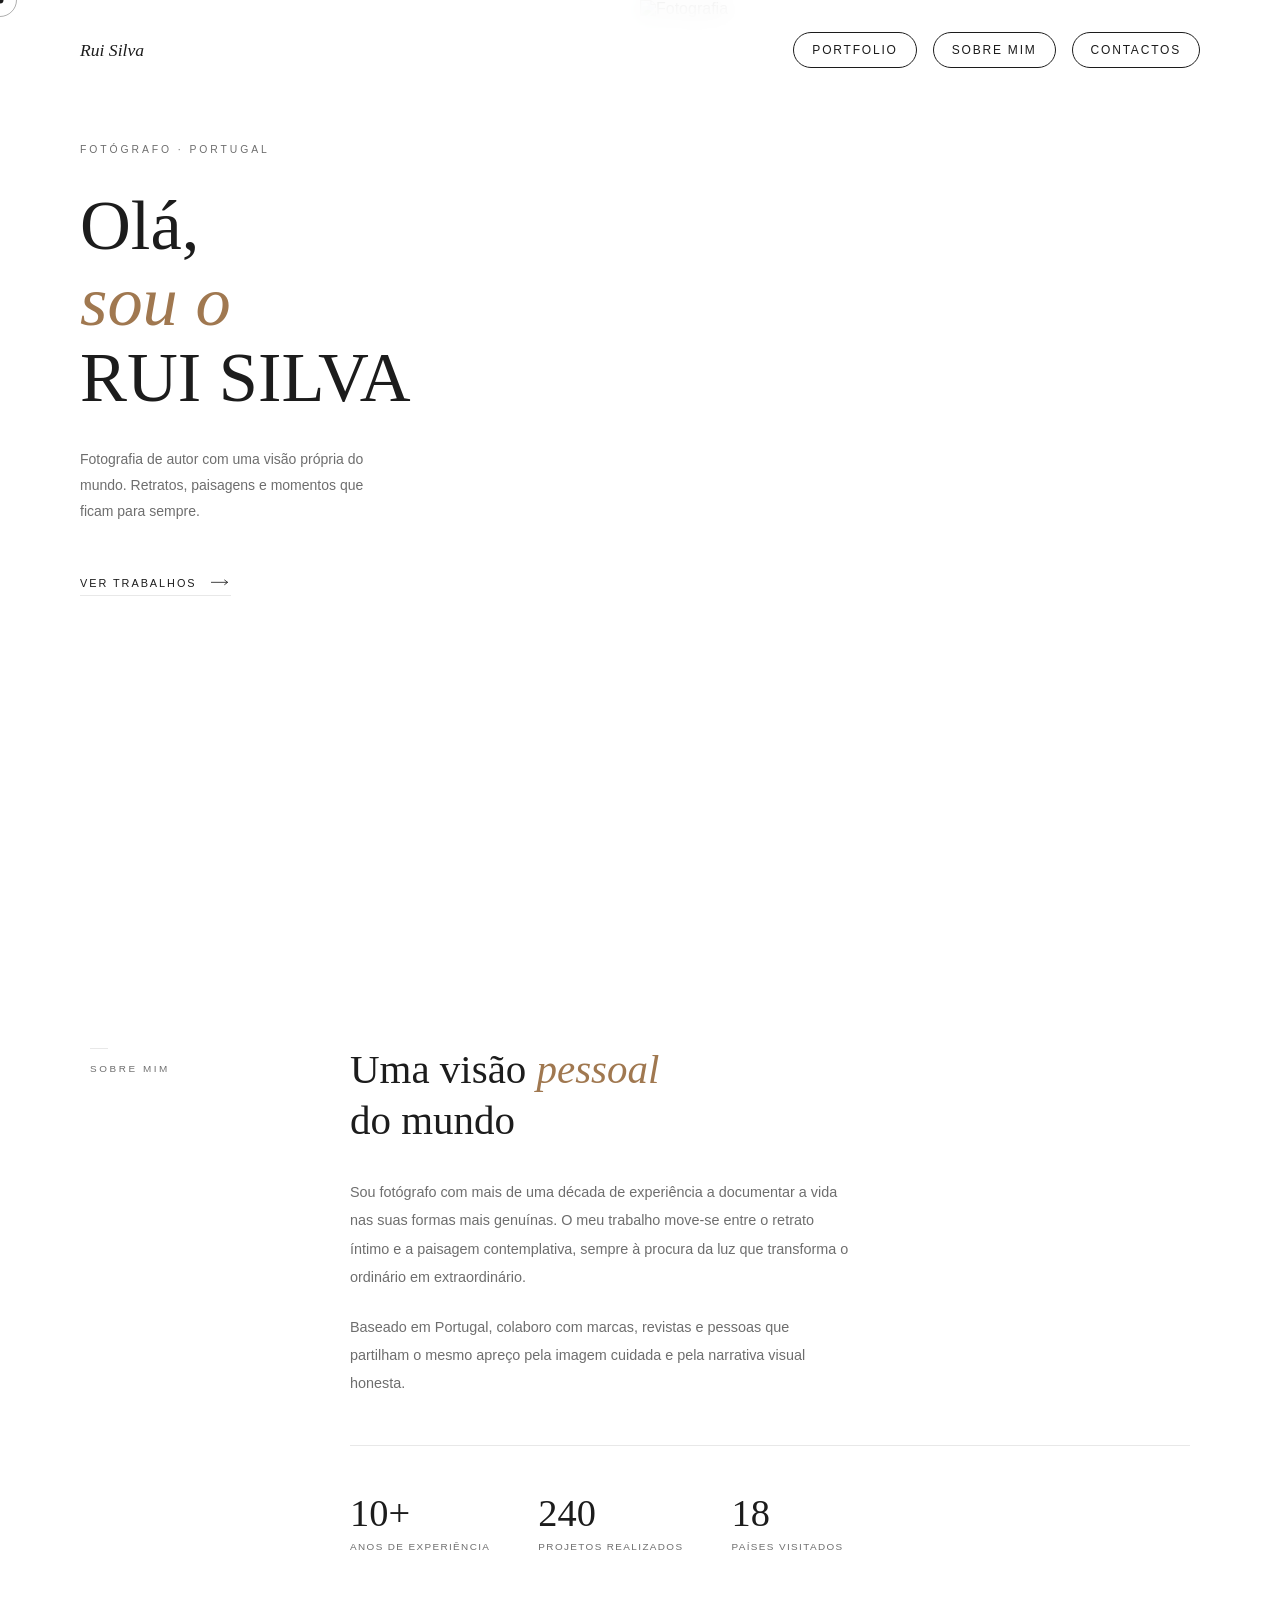
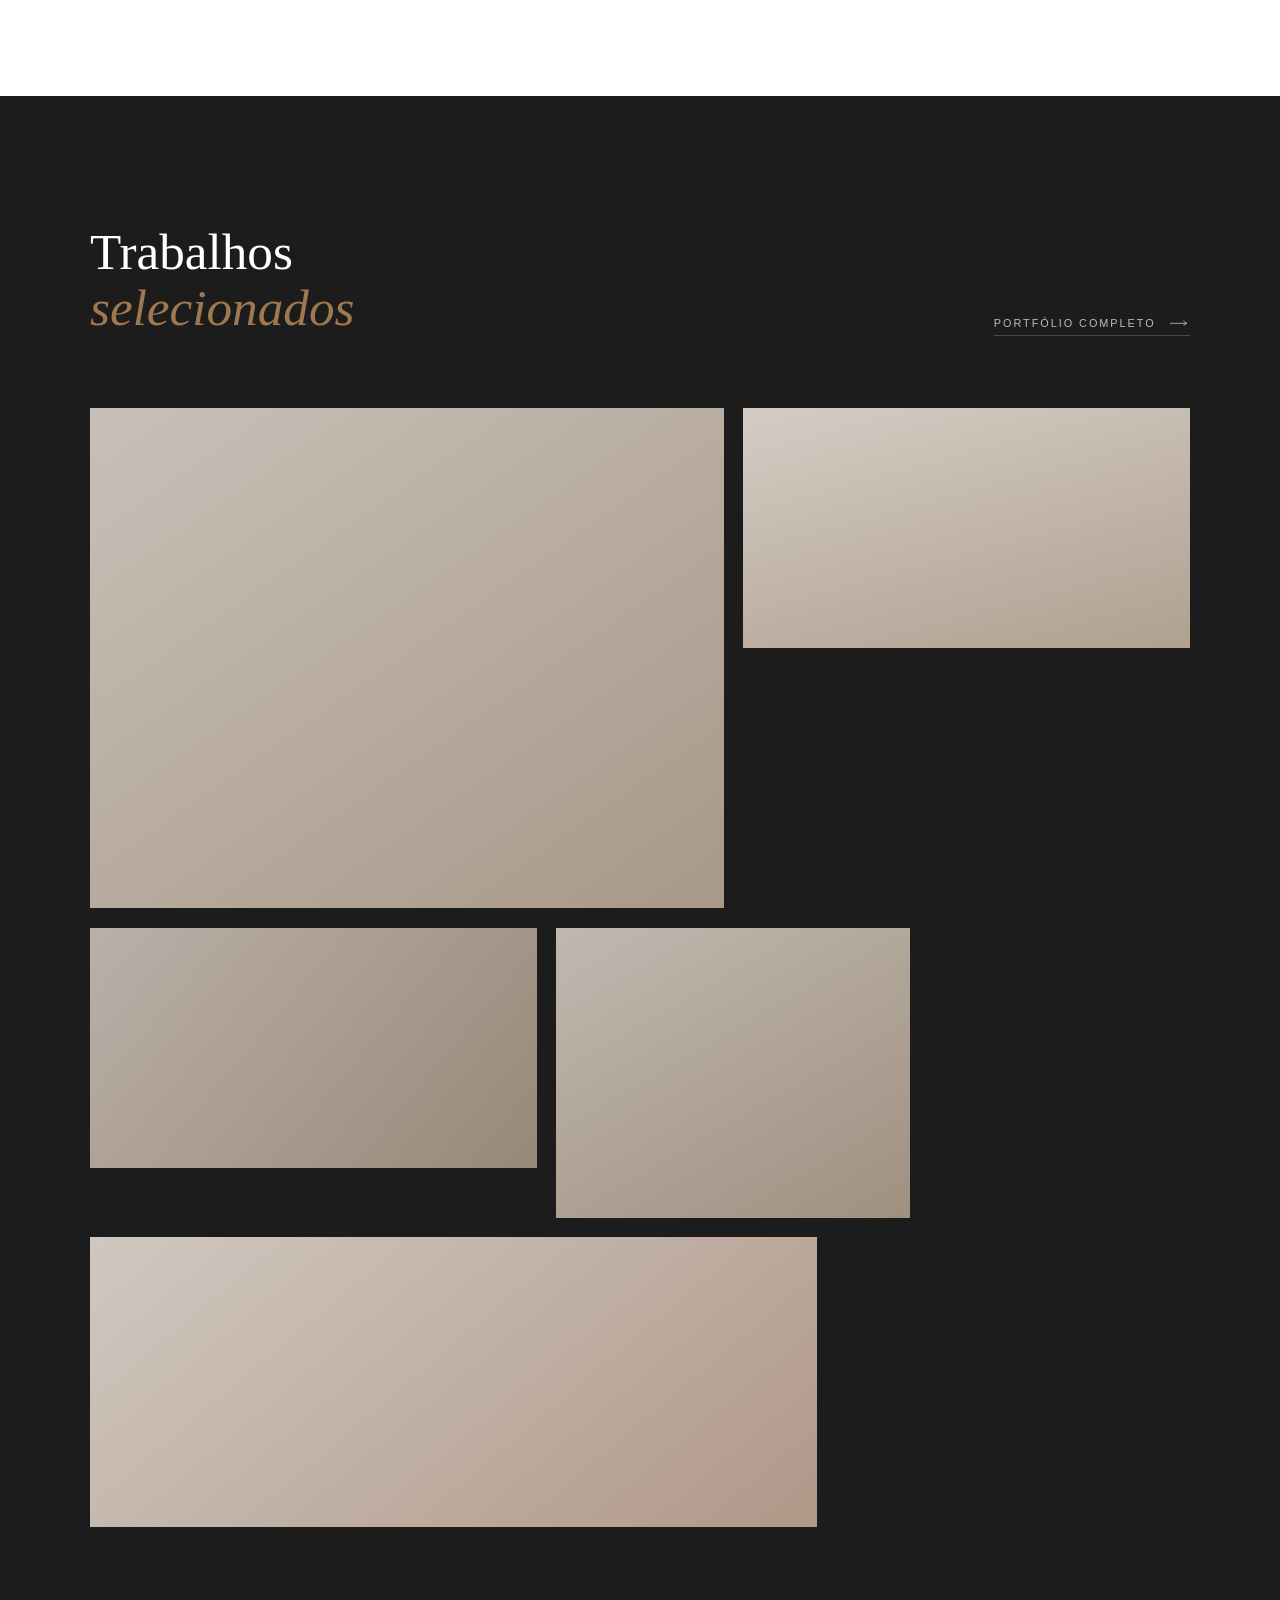
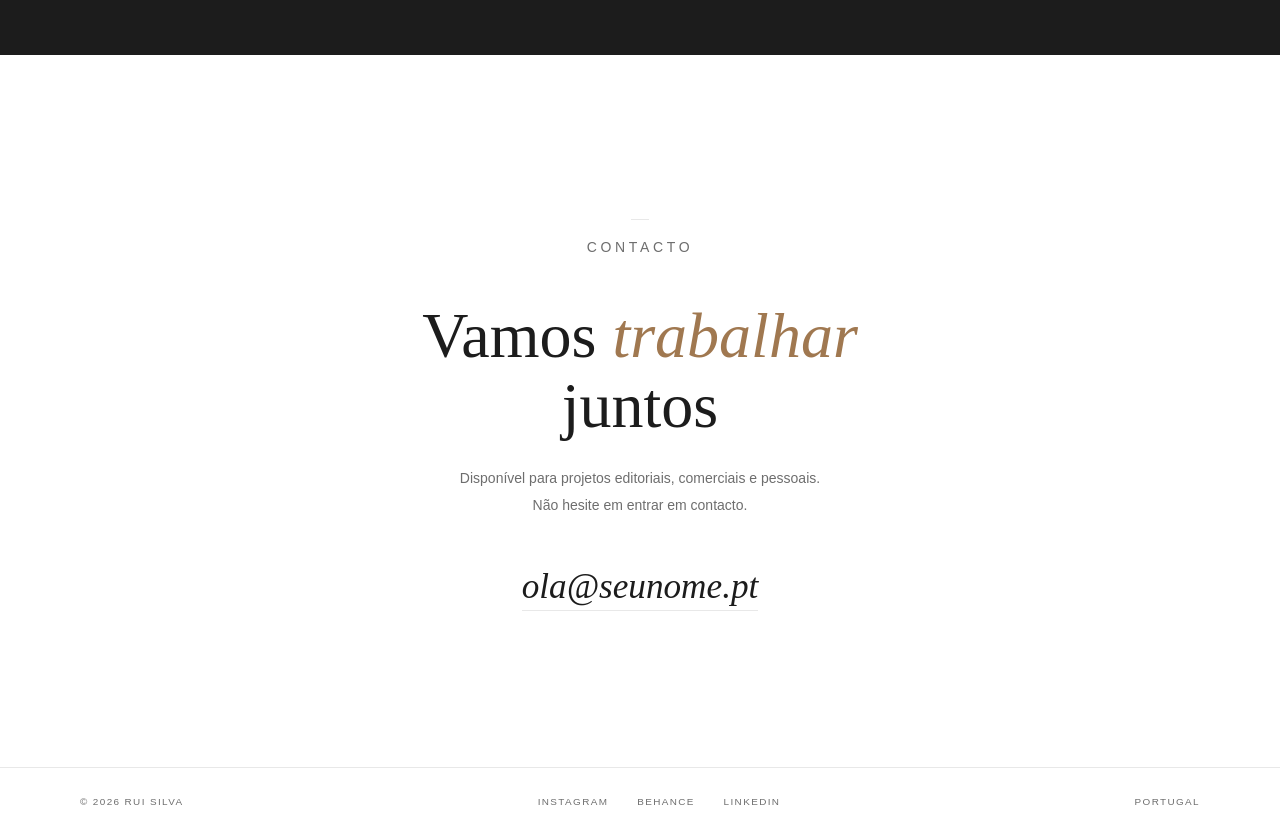
==== commit e23f7fca: "Update index.html" ====
--- a/index.html
+++ b/index.html
@@ -43,9 +43,9 @@
     <div class="hero-left">
       <p class="hero-eyebrow">Fotógrafo · Portugal</p>
       <h1 class="hero-title">
-        A arte de<br>
-        <em>capturar</em><br>
-        o instante
+        Olá,<br>
+        <em>sou o</em><br>
+        RUI SILVA
       </h1>
       <p class="hero-sub">
         Fotografia de autor com uma visão própria do mundo.
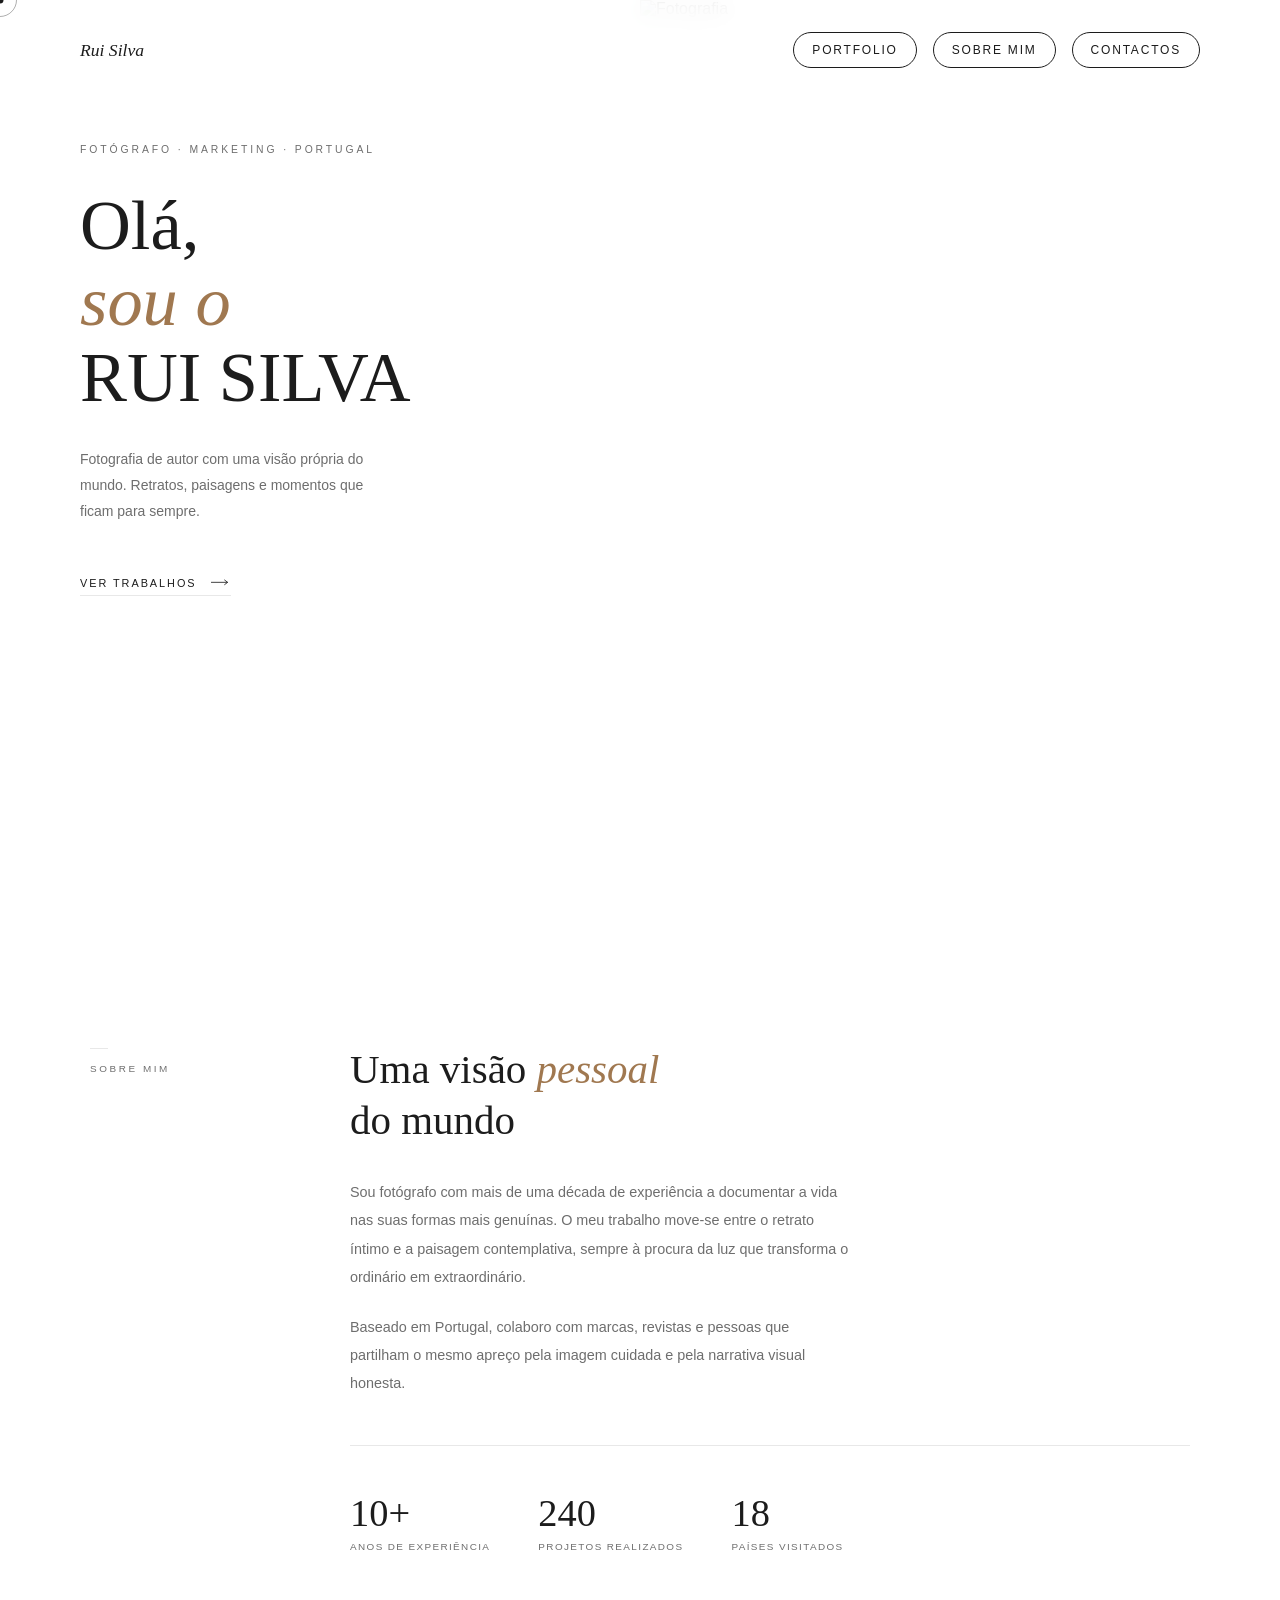
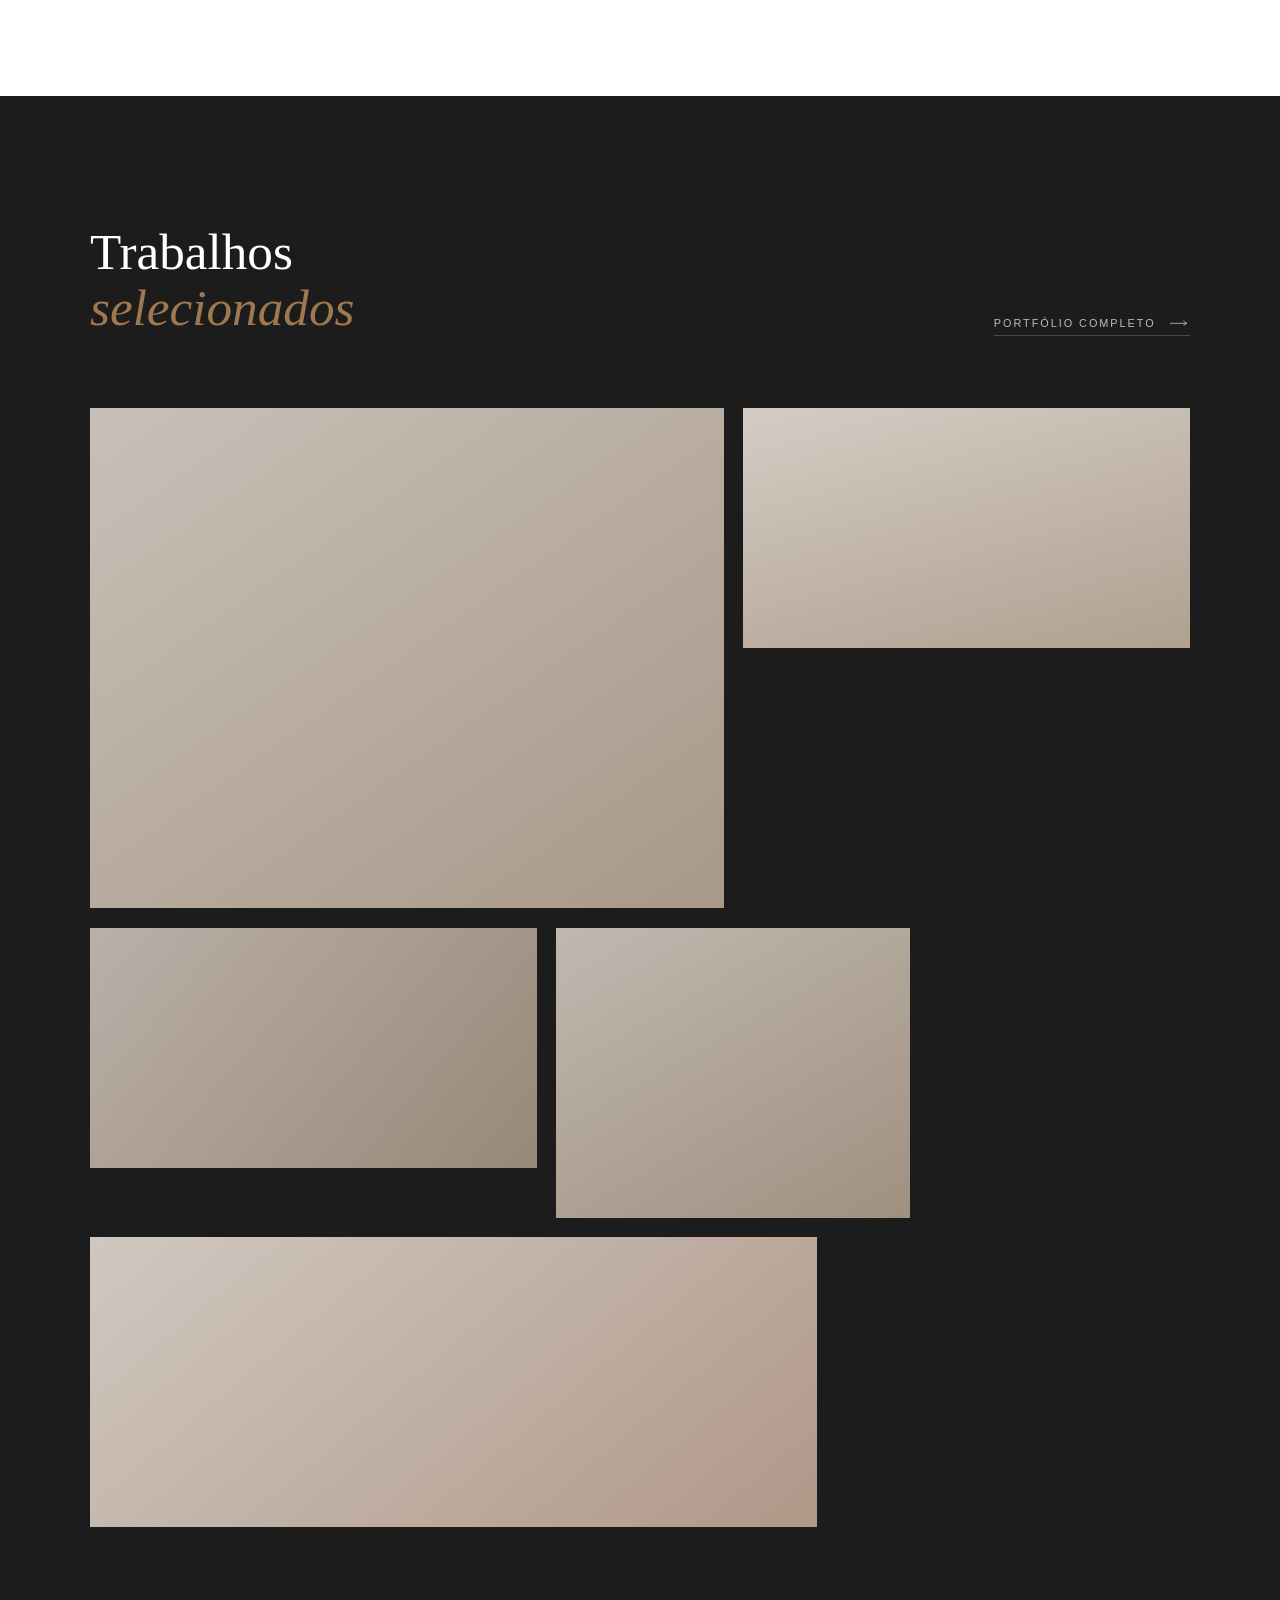
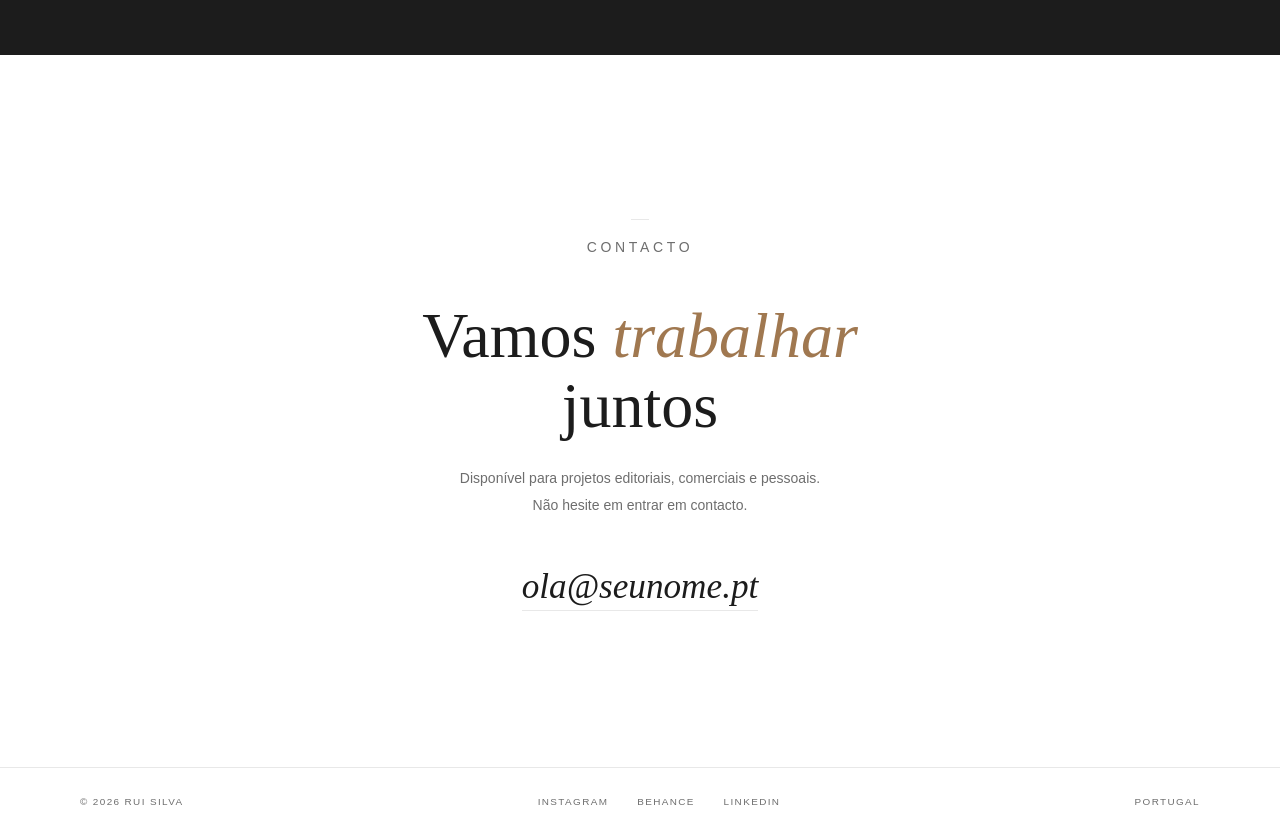
==== commit 857ffe23: "Update index.html" ====
--- a/index.html
+++ b/index.html
@@ -41,7 +41,7 @@
   <!-- HERO (secção principal / capa) -->
   <section class="hero">
     <div class="hero-left">
-      <p class="hero-eyebrow">Fotógrafo · Portugal</p>
+      <p class="hero-eyebrow">Fotógrafo · Marketing · Portugal </p>
       <h1 class="hero-title">
         Olá,<br>
         <em>sou o</em><br>
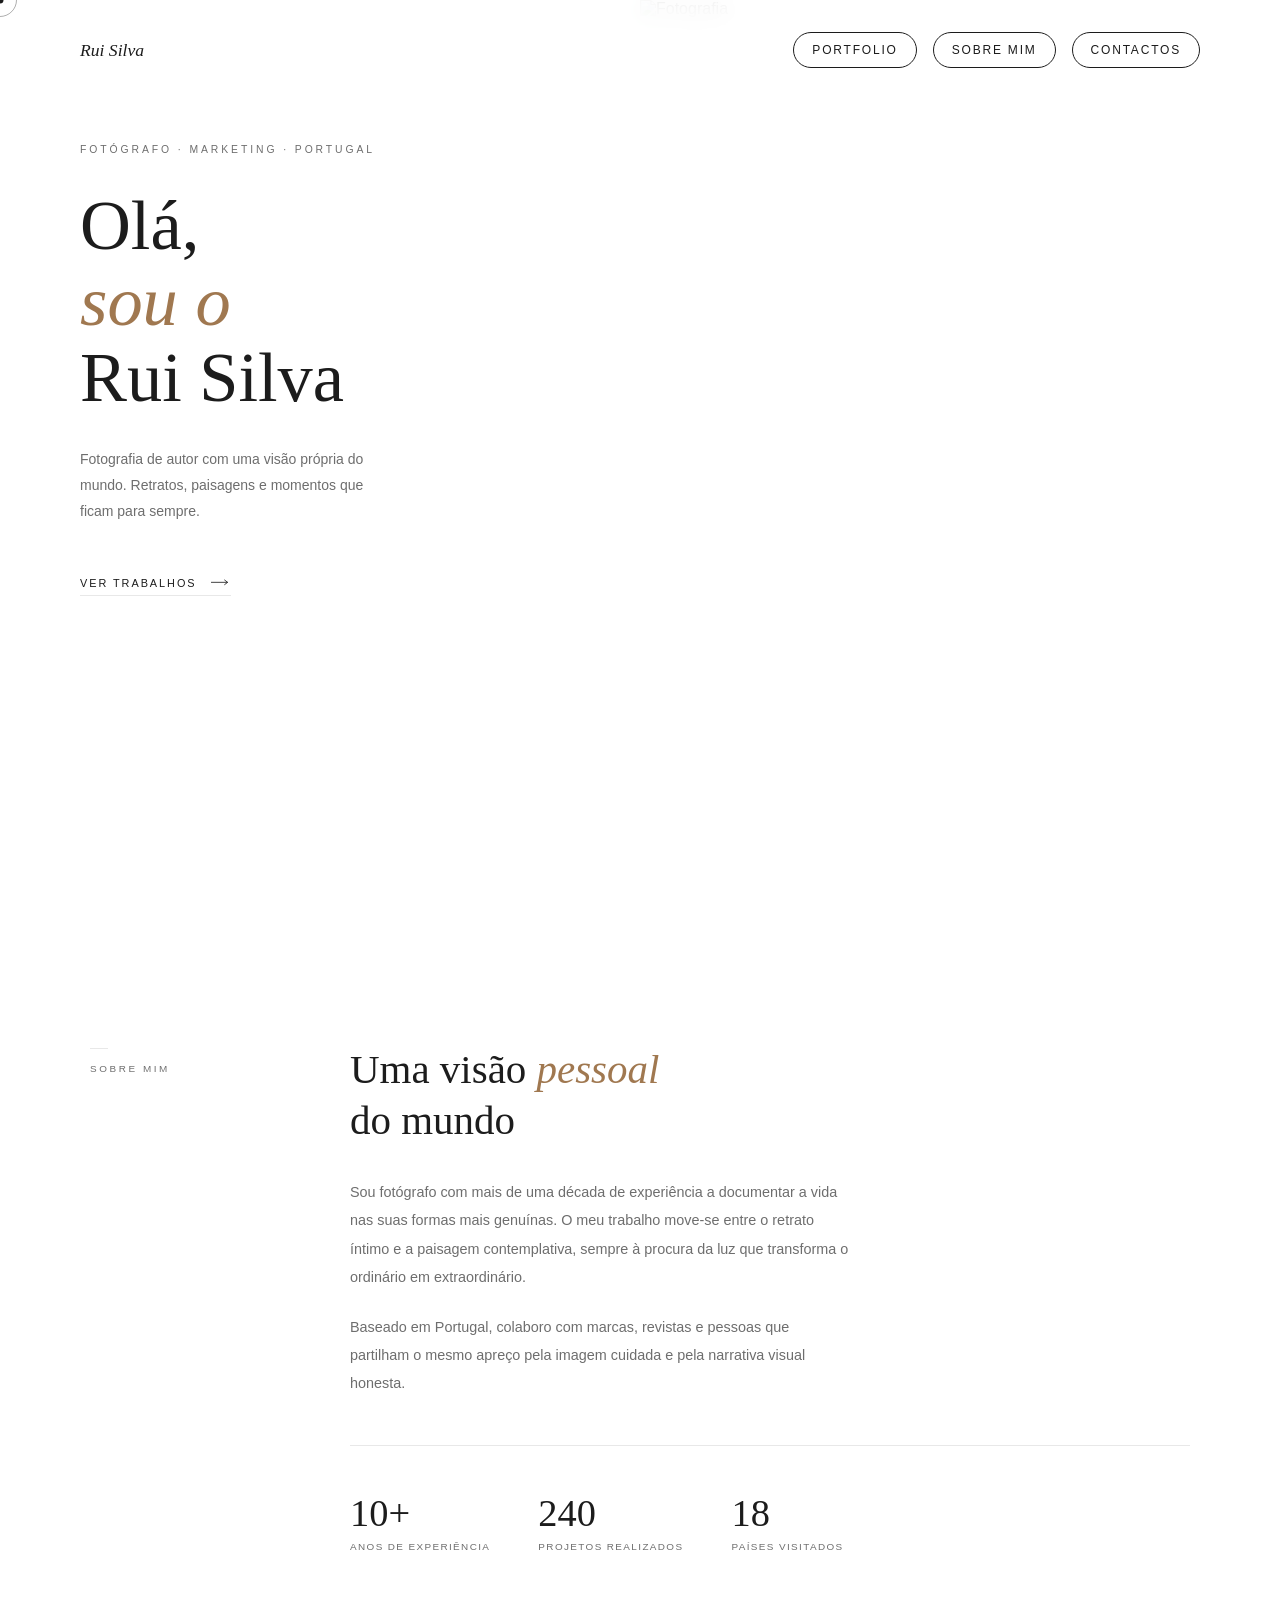
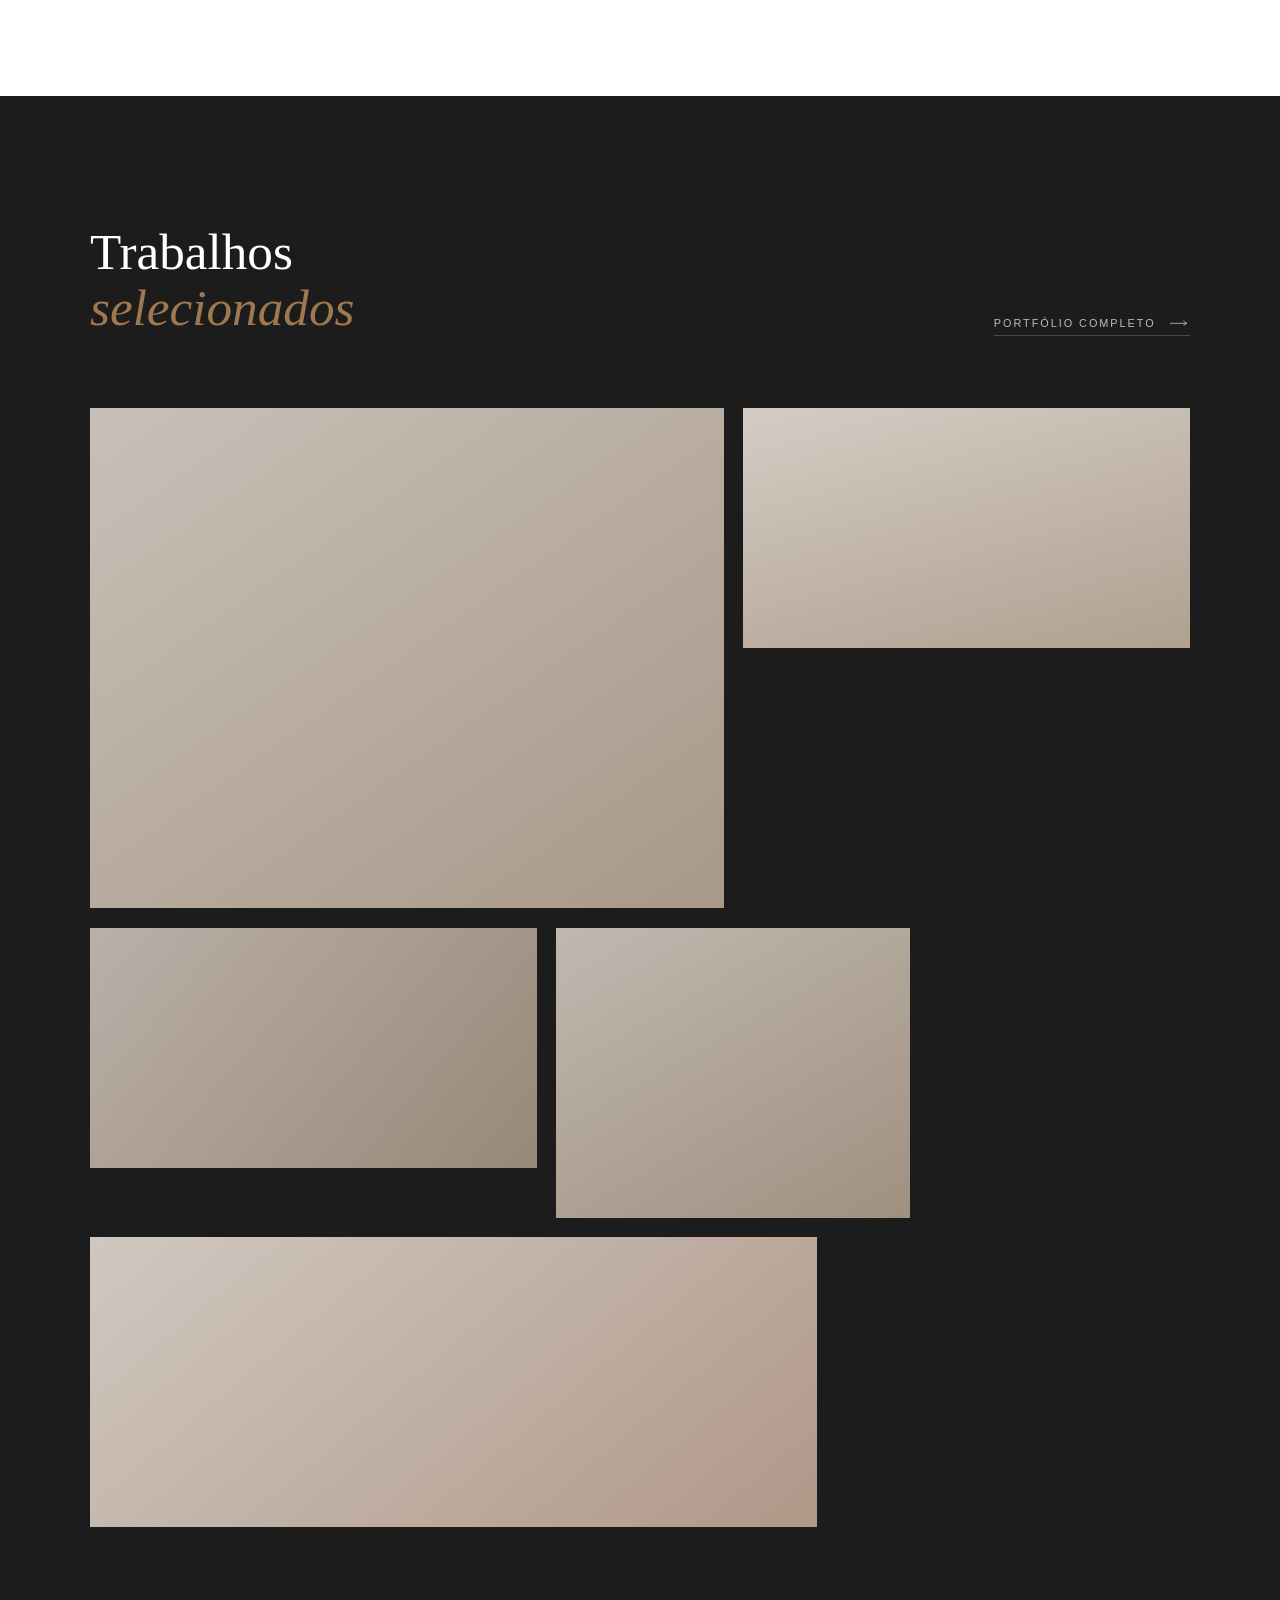
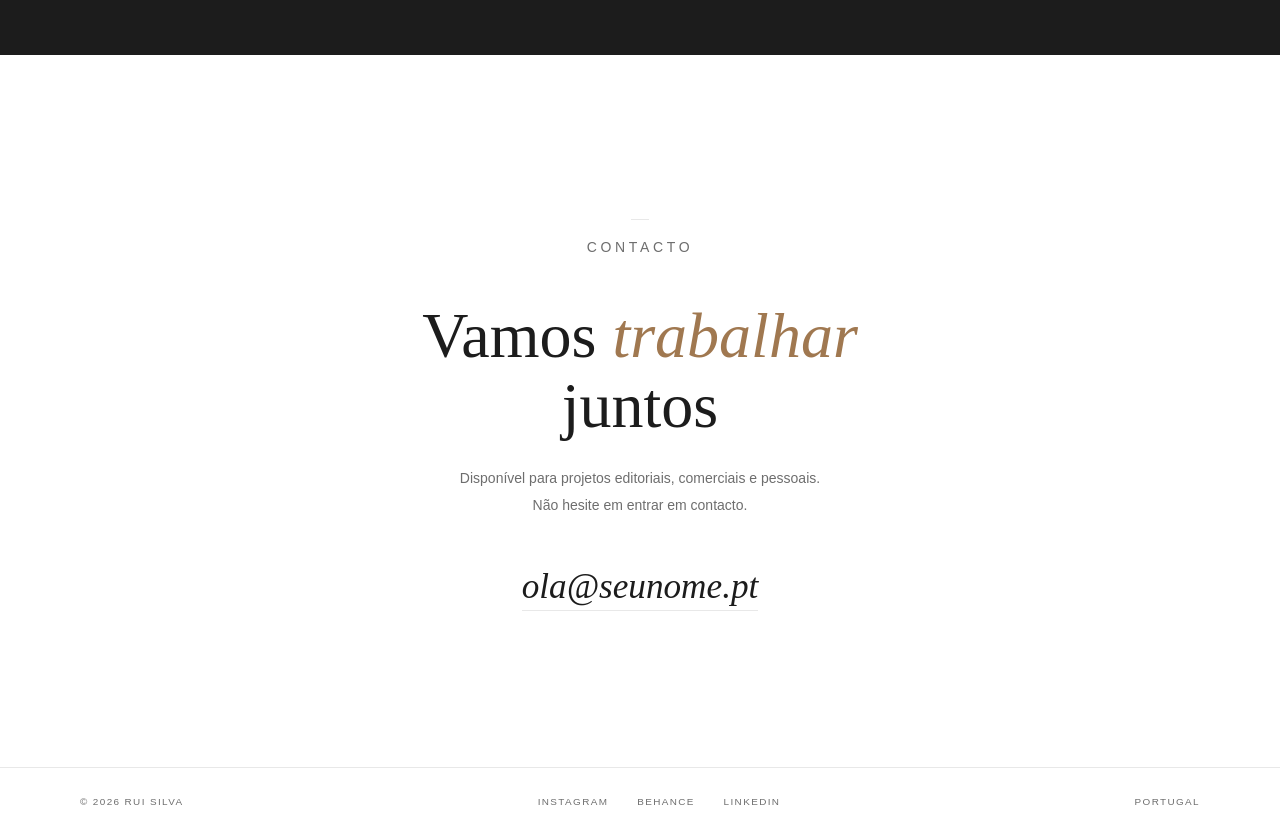
==== commit 7c43db78: "Update index.html" ====
--- a/index.html
+++ b/index.html
@@ -45,7 +45,7 @@
       <h1 class="hero-title">
         Olá,<br>
         <em>sou o</em><br>
-        RUI SILVA
+        Rui Silva
       </h1>
       <p class="hero-sub">
         Fotografia de autor com uma visão própria do mundo.
